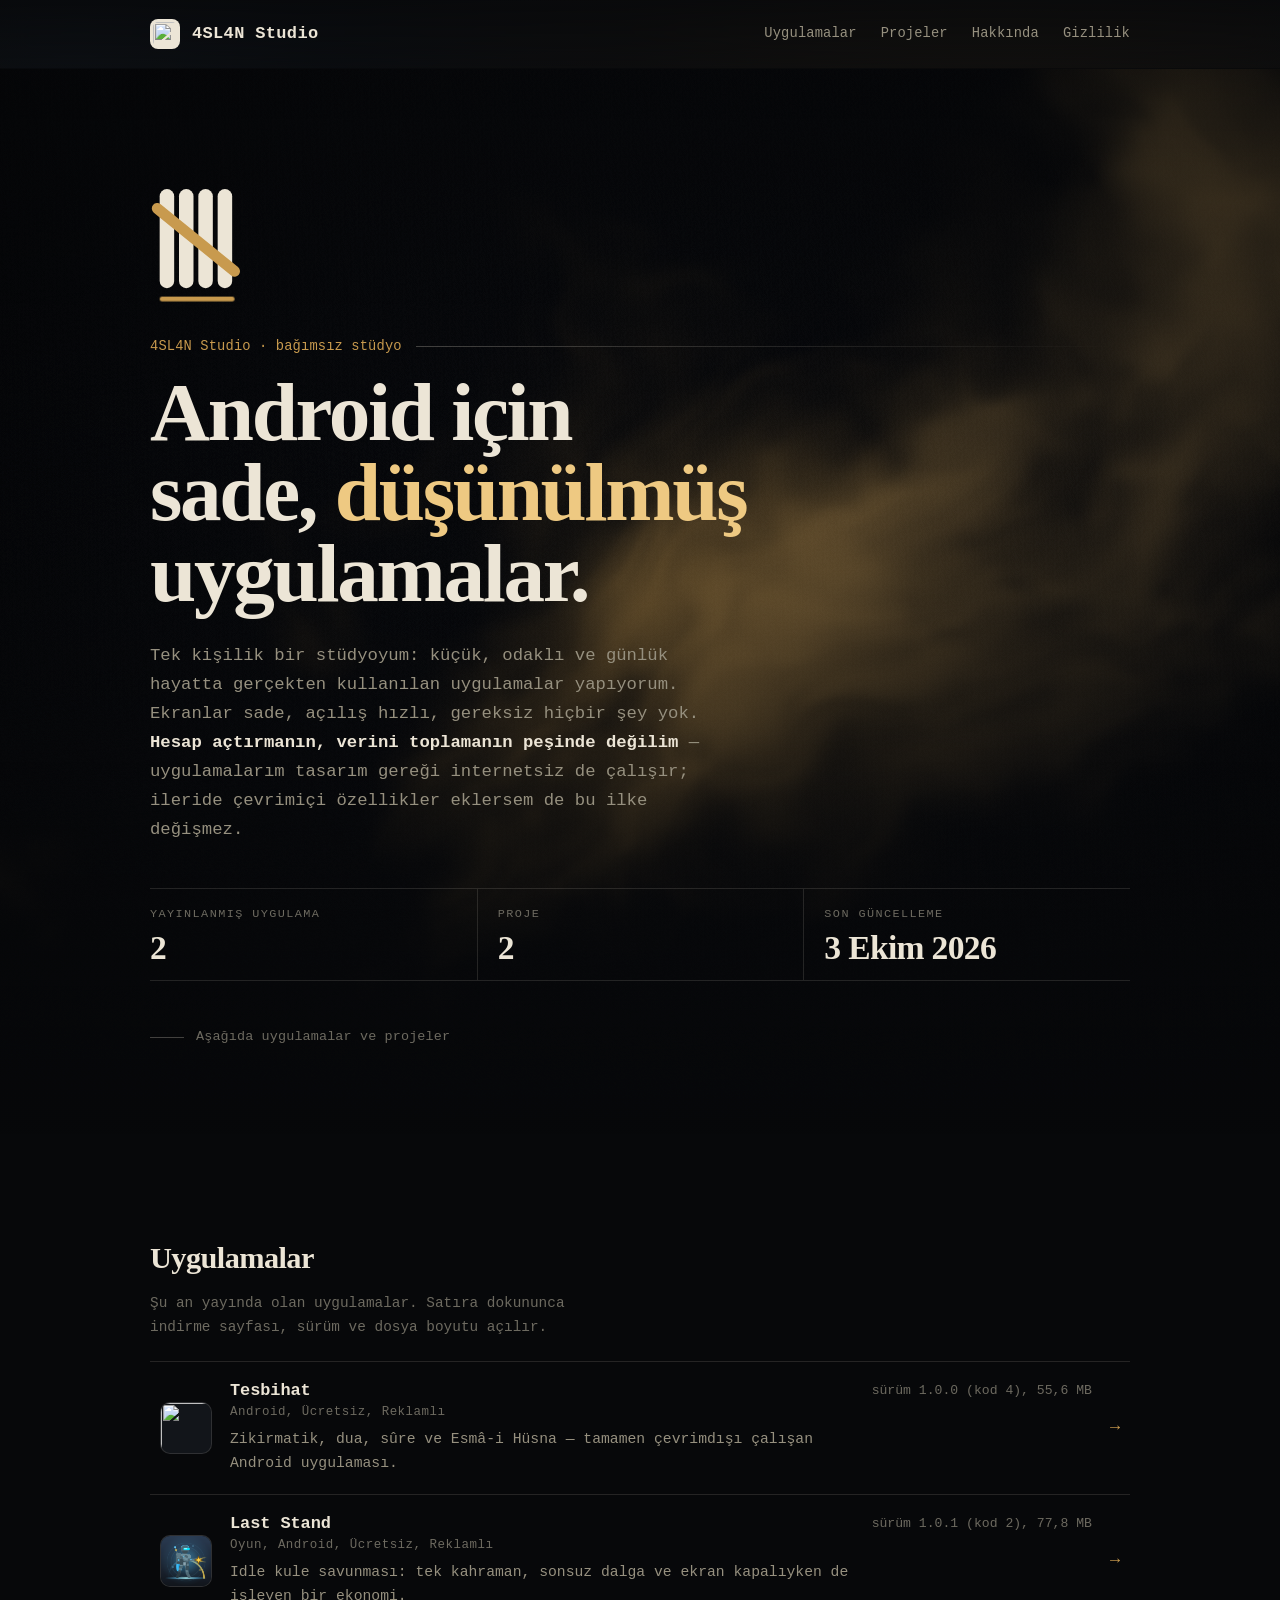
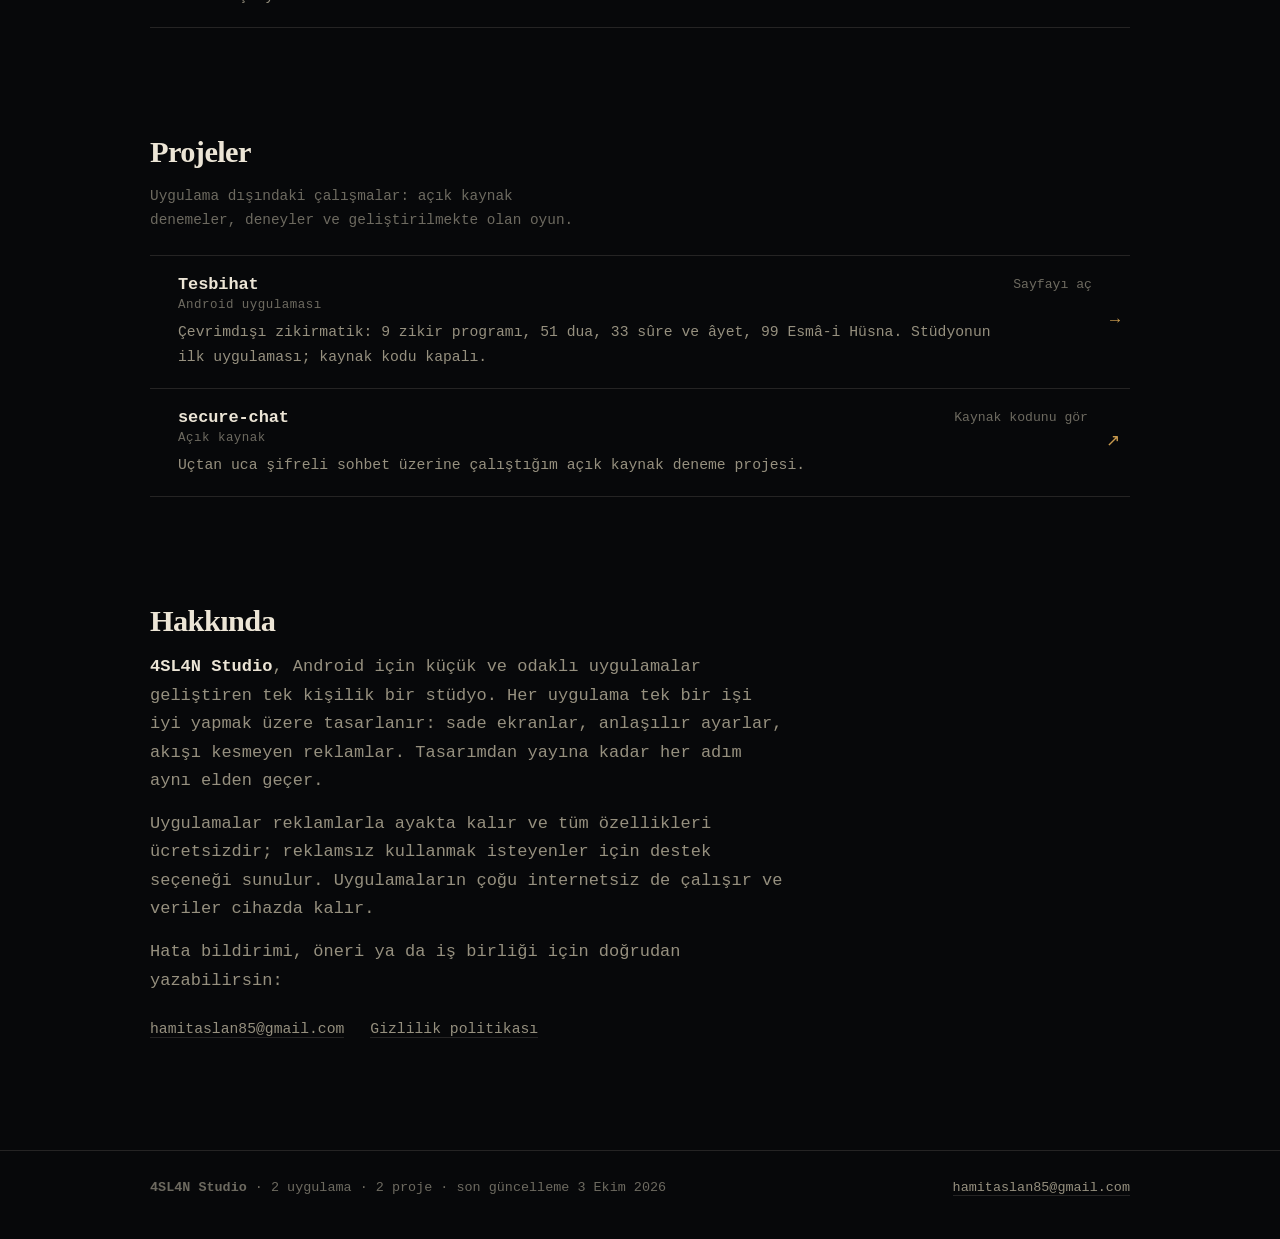
==== index.html @ 09df2ea2 "Site güncellendi: vitrin + 2 uygulama sayfası (2026-10-03)" ====
<!DOCTYPE html>
<html lang="tr">
<head>
<meta charset="utf-8">
<meta name="viewport" content="width=device-width, initial-scale=1">
<title>4SL4N Studio — uygulamalar ve projeler</title>
<meta name="description" content="4SL4N Studio: Android için sade ve düşünülmüş uygulamalar. Zikirmatik, okuma ve günlük hayat araçları — hızlı açılır, hesap istemez, verin cihazında kalır.">
<meta name="theme-color" content="#07080A">
<meta name="robots" content="index, follow">
<meta name="author" content="4SL4N Studio">
<meta name="keywords" content="4SL4N Studio, android uygulamaları, uygulama geliştirici, bağımsız stüdyo, sade uygulama, tesbihat, zikirmatik, okuma uygulaması">
<link rel="canonical" href="https://hamit4sl4n.github.io/">
<link rel="sitemap" type="application/xml" href="https://hamit4sl4n.github.io/sitemap.xml">
<link rel="icon" type="image/png" href="gorseller/studio-simge-48.png">
<meta property="og:type" content="website">
<meta property="og:site_name" content="4SL4N Studio">
<meta property="og:locale" content="tr_TR">
<meta property="og:title" content="4SL4N Studio — uygulamalar ve projeler">
<meta property="og:description" content="Android için sade ve düşünülmüş uygulamalar: küçük, hızlı ve günlük hayata karışan araçlar.">
<meta property="og:url" content="https://hamit4sl4n.github.io/">
<meta property="og:image" content="https://hamit4sl4n.github.io/gorseller/studio-kapak.jpg">
<meta property="og:image:width" content="1024">
<meta property="og:image:height" content="500">
<meta property="og:image:alt" content="4SL4N Studio işareti: dört çizik ve çapraz vuruş">
<meta property="og:image:type" content="image/jpeg">
<meta name="twitter:card" content="summary_large_image">
<meta name="twitter:title" content="4SL4N Studio — uygulamalar ve projeler">
<meta name="twitter:description" content="Android için sade ve düşünülmüş uygulamalar: küçük, hızlı ve günlük hayata karışan araçlar.">
<meta name="twitter:image" content="https://hamit4sl4n.github.io/gorseller/studio-kapak.jpg">
<link rel="stylesheet" href="varliklar/yazitipleri.css">
<link rel="stylesheet" href="varliklar/kimlik.css">
<link rel="preload" as="font" type="font/woff2" crossorigin href="varliklar/fraunces-300-900-latin.woff2">
<link rel="preload" as="font" type="font/woff2" crossorigin href="varliklar/fraunces-300-900-latin-ext.woff2">
<script type="application/ld+json">
{
  "@context": "https://schema.org",
  "@type": "WebSite",
  "name": "4SL4N Studio",
  "url": "https://hamit4sl4n.github.io/",
  "inLanguage": "tr",
  "dateModified": "2026-10-03",
  "description": "Android için sade ve düşünülmüş uygulamalar: zikirmatik, okuma ve günlük hayat araçları.",
  "publisher": {
    "@type": "Organization",
    "name": "4SL4N Studio",
    "email": "hamitaslan85@gmail.com"
  },
  "hasPart": [{"@type":"SoftwareApplication","name":"Tesbihat","operatingSystem":"Android","applicationCategory":"LifestyleApplication","url":"https://hamit4sl4n.github.io/tesbihat/","offers":{"@type":"Offer","price":"0","priceCurrency":"TRY"}},{"@type":"SoftwareApplication","name":"Last Stand","operatingSystem":"Android","applicationCategory":"LifestyleApplication","url":"https://hamit4sl4n.github.io/last-stand/","offers":{"@type":"Offer","price":"0","priceCurrency":"TRY"}}]
}
</script>
<script type="module" src="varliklar/murekkep.js"></script>
</head>
<body>
<header class="ustbar">
  <div class="ortak ustbar-ic">
    <a class="marka" href="https://hamit4sl4n.github.io/">
      <img src="gorseller/studio-simge.png" width="30" height="30" alt="">
      <span>4SL4N Studio</span>
    </a>
    <nav class="ustbar-baglantilar" aria-label="Bölümler">
      <a href="#uygulamalar">Uygulamalar</a>
      <a href="#projeler">Projeler</a>
      <a href="#hakkinda">Hakkında</a>
      <a href="https://hamit4sl4n.github.io/gizlilik/studyo/">Gizlilik</a>
    </nav>
  </div>
</header>
<main>
  <section class="kahraman">
    <canvas class="murekkep" aria-hidden="true"></canvas>
    <div class="ortak kahraman-ic">
      <svg class="isaret" width="96" height="108" viewBox="0 0 96 108"
           role="img" aria-label="4SL4N Studio işareti: dört çizik ve çapraz vuruş">
        <line class="cizik" x1="14" y1="16" x2="14" y2="86" style="--boy:70"></line>
        <line class="cizik" x1="30" y1="16" x2="30" y2="86" style="--boy:70"></line>
        <line class="cizik" x1="46" y1="16" x2="46" y2="86" style="--boy:70"></line>
        <line class="cizik" x1="62" y1="16" x2="62" y2="86" style="--boy:70"></line>
        <line class="capraz" x1="6" y1="26" x2="70" y2="78" style="--boy:84"></line>
        <rect class="cetvel" x="8" y="99" width="62" height="4" rx="2"></rect>
      </svg>
      <p class="amblem-satir">4SL4N Studio · bağımsız stüdyo</p>
      <h1 class="buyuk">Android için sade, <em>düşünülmüş</em> uygulamalar.</h1>
      <p class="giris">
        Tek kişilik bir stüdyoyum: küçük, odaklı ve günlük hayatta gerçekten
        kullanılan uygulamalar yapıyorum. Ekranlar sade, açılış hızlı,
        gereksiz hiçbir şey yok.
        <strong>Hesap açtırmanın, verini toplamanın peşinde değilim</strong> —
        uygulamalarım tasarım gereği internetsiz de çalışır; ileride çevrimiçi
        özellikler eklersem de bu ilke değişmez.
      </p>
      <dl class="ozet">
        <div>
          <dt>Yayınlanmış uygulama</dt>
          <dd data-sayi="2">2</dd>
        </div>
        <div>
          <dt>Proje</dt>
          <dd data-sayi="2">2</dd>
        </div>
        <div>
          <dt>Son güncelleme</dt>
          <dd>3 Ekim 2026</dd>
        </div>
      </dl>
      <p class="kaydir-isaret">Aşağıda uygulamalar ve projeler</p>
    </div>
  </section>
  <div class="ortak">
    <section class="bolum belir" id="uygulamalar">
      <h2>Uygulamalar</h2>
      <p class="ipucu">Şu an yayında olan uygulamalar. Satıra dokununca indirme
        sayfası, sürüm ve dosya boyutu açılır.</p>
      <div class="kayitlar">
              <a class="kayit" href="tesbihat/" style="--s:0">
        <img class="kayit-simge" src="tesbihat/gorseller/simge-192.png" width="44" height="44" loading="lazy" alt="">
        <span class="kayit-ad">Tesbihat<span class="kayit-tur">Android, Ücretsiz, Reklamlı</span></span>
        <span class="kayit-not">Zikirmatik, dua, sûre ve Esmâ-i Hüsna — tamamen çevrimdışı çalışan Android uygulaması.</span>
        <span class="kayit-olcu">sürüm 1.0.0 (kod 4), 55,6 MB</span>
        <span class="kayit-ok" aria-hidden="true">→</span>
      </a>
      <a class="kayit" href="last-stand/" style="--s:1">
        <img class="kayit-simge" src="last-stand/gorseller/simge-192.png" width="44" height="44" loading="lazy" alt="">
        <span class="kayit-ad">Last Stand<span class="kayit-tur">Oyun, Android, Ücretsiz, Reklamlı</span></span>
        <span class="kayit-not">Idle kule savunması: tek kahraman, sonsuz dalga ve ekran kapalıyken de işleyen bir ekonomi.</span>
        <span class="kayit-olcu">sürüm 1.0.1 (kod 2), 77,8 MB</span>
        <span class="kayit-ok" aria-hidden="true">→</span>
      </a>
      </div>
    </section>
    <section class="bolum belir" id="projeler">
      <h2>Projeler</h2>
      <p class="ipucu">Uygulama dışındaki çalışmalar: açık kaynak denemeler,
        deneyler ve geliştirilmekte olan oyun.</p>
      <div class="kayitlar">
              <a class="kayit" href="tesbihat/" rel="noopener" style="--s:0">
        <span class="kayit-ad">Tesbihat<span class="kayit-tur">Android uygulaması</span></span>
        <span class="kayit-not">Çevrimdışı zikirmatik: 9 zikir programı, 51 dua, 33 sûre ve âyet, 99 Esmâ-i Hüsna. Stüdyonun ilk uygulaması; kaynak kodu kapalı.</span>
        <span class="kayit-olcu">Sayfayı aç</span>
        <span class="kayit-ok" aria-hidden="true">→</span>
      </a>
      <a class="kayit" href="https://github.com/hamit4sl4n/secure-chat" rel="noopener" style="--s:1">
        <span class="kayit-ad">secure-chat<span class="kayit-tur">Açık kaynak</span></span>
        <span class="kayit-not">Uçtan uca şifreli sohbet üzerine çalıştığım açık kaynak deneme projesi.</span>
        <span class="kayit-olcu">Kaynak kodunu gör</span>
        <span class="kayit-ok" aria-hidden="true">↗</span>
      </a>
      </div>
    </section>
    <section class="bolum belir hakkinda" id="hakkinda">
      <h2>Hakkında</h2>
      <p>
        <strong>4SL4N Studio</strong>, Android için küçük ve odaklı
        uygulamalar geliştiren tek kişilik bir stüdyo. Her uygulama tek bir işi
        iyi yapmak üzere tasarlanır: sade ekranlar, anlaşılır ayarlar, akışı
        kesmeyen reklamlar. Tasarımdan yayına kadar her adım aynı elden geçer.
      </p>
      <p>
        Uygulamalar reklamlarla ayakta kalır ve tüm özellikleri ücretsizdir;
        reklamsız kullanmak isteyenler için destek seçeneği sunulur.
        Uygulamaların çoğu internetsiz de çalışır ve veriler cihazda kalır.
      </p>
      <p>Hata bildirimi, öneri ya da iş birliği için doğrudan yazabilirsin:</p>
      <ul class="baglantilar">
        <li><a href="mailto:hamitaslan85@gmail.com">hamitaslan85@gmail.com</a></li>
        <li><a href="https://hamit4sl4n.github.io/gizlilik/studyo/">Gizlilik politikası</a></li>
      </ul>
    </section>
  </div>
</main>
<footer>
  <div class="ortak alt-izgara">
    <p>
      <strong>4SL4N Studio</strong> · 2 uygulama ·
      2 proje · son güncelleme 3 Ekim 2026
    </p>
    <p><a href="mailto:hamitaslan85@gmail.com">hamitaslan85@gmail.com</a></p>
  </div>
</footer>
</body>
</html>
---- varliklar/yazitipleri.css ----
@font-face{font-family:'IBM Plex Mono';font-style:normal;font-weight:400;font-display:swap;src:url(plex-mono-400-latin-ext.woff2) format('woff2');unicode-range:U+0100-02BA, U+02BD-02C5, U+02C7-02CC, U+02CE-02D7, U+02DD-02FF, U+0304, U+0308, U+0329, U+1D00-1DBF, U+1E00-1E9F, U+1EF2-1EFF, U+2020, U+20A0-20AB, U+20AD-20C0, U+2113, U+2C60-2C7F, U+A720-A7FF;}
@font-face{font-family:'IBM Plex Mono';font-style:normal;font-weight:400;font-display:swap;src:url(plex-mono-400-latin.woff2) format('woff2');unicode-range:U+0000-00FF, U+0131, U+0152-0153, U+02BB-02BC, U+02C6, U+02DA, U+02DC, U+0304, U+0308, U+0329, U+2000-206F, U+20AC, U+2122, U+2191, U+2193, U+2212, U+2215, U+FEFF, U+FFFD;}
@font-face{font-family:'IBM Plex Mono';font-style:normal;font-weight:600;font-display:swap;src:url(plex-mono-600-latin-ext.woff2) format('woff2');unicode-range:U+0100-02BA, U+02BD-02C5, U+02C7-02CC, U+02CE-02D7, U+02DD-02FF, U+0304, U+0308, U+0329, U+1D00-1DBF, U+1E00-1E9F, U+1EF2-1EFF, U+2020, U+20A0-20AB, U+20AD-20C0, U+2113, U+2C60-2C7F, U+A720-A7FF;}
@font-face{font-family:'IBM Plex Mono';font-style:normal;font-weight:600;font-display:swap;src:url(plex-mono-600-latin.woff2) format('woff2');unicode-range:U+0000-00FF, U+0131, U+0152-0153, U+02BB-02BC, U+02C6, U+02DA, U+02DC, U+0304, U+0308, U+0329, U+2000-206F, U+20AC, U+2122, U+2191, U+2193, U+2212, U+2215, U+FEFF, U+FFFD;}
@font-face{font-family:'Fraunces';font-style:normal;font-weight:300 900;font-display:swap;src:url(fraunces-300-900-latin-ext.woff2) format('woff2');unicode-range:U+0100-02BA, U+02BD-02C5, U+02C7-02CC, U+02CE-02D7, U+02DD-02FF, U+0304, U+0308, U+0329, U+1D00-1DBF, U+1E00-1E9F, U+1EF2-1EFF, U+2020, U+20A0-20AB, U+20AD-20C0, U+2113, U+2C60-2C7F, U+A720-A7FF;}
@font-face{font-family:'Fraunces';font-style:normal;font-weight:300 900;font-display:swap;src:url(fraunces-300-900-latin.woff2) format('woff2');unicode-range:U+0000-00FF, U+0131, U+0152-0153, U+02BB-02BC, U+02C6, U+02DA, U+02DC, U+0304, U+0308, U+0329, U+2000-206F, U+20AC, U+2122, U+2191, U+2193, U+2212, U+2215, U+FEFF, U+FFFD;}
---- varliklar/kimlik.css ----
:root {
  
  --gece: #07080a;
  --gece-ust: #0d0f13;
  --gece-kutu: #12151a;
  --kenar: rgba(237, 230, 215, .13);
  --kenar-kuvvetli: rgba(237, 230, 215, .26);
  --kagit: #ece5d6;
  --kagit-soluk: #96907f;
  --kagit-silik: #6d6a60;
  --pirinc: #c89a4e;
  --pirinc-parlak: #eec982;
  --iyi: #7fb069;

  
  --olcu: 1060px;
  --bosluk: clamp(20px, 5vw, 40px);
  --yuvarlak: 14px;
  --yuvarlak-kucuk: 10px;

  
  --yazi: 'IBM Plex Mono', ui-monospace, SFMono-Regular, Menlo, Consolas, monospace;
  --yazi-baslik: 'Fraunces', 'Iowan Old Style', Georgia, 'Times New Roman', serif;

  
  --yumusak: cubic-bezier(.2, .7, .2, 1);
  --hizli: .18s;
}

*, *::before, *::after { box-sizing: border-box; }

html {
  -webkit-text-size-adjust: 100%;
  scroll-behavior: smooth;
  color-scheme: dark;
  
  scroll-padding-top: 92px;
}

body {
  margin: 0;
  background: var(--gece);
  color: var(--kagit);
  font-family: var(--yazi);
  font-size: clamp(15.5px, .55vw + 14.6px, 17px);
  line-height: 1.68;
  -webkit-font-smoothing: antialiased;
  text-rendering: optimizeLegibility;
  overflow-x: hidden;
}


body::before {
  content: '';
  position: fixed;
  inset: 0;
  z-index: -2;
  pointer-events: none;
  background:
    radial-gradient(1200px 620px at 78% -12%, rgba(200, 154, 78, .16), transparent 62%),
    radial-gradient(900px 520px at 6% 4%, rgba(120, 150, 160, .09), transparent 60%),
    linear-gradient(180deg, #0a0c10 0%, #07080a 45%, #06070a 100%);
}
body::after {
  content: '';
  position: fixed;
  inset: 0;
  z-index: -1;
  pointer-events: none;
  opacity: .5;
  background-image: repeating-linear-gradient(
    180deg,
    rgba(237, 230, 215, .045) 0 1px,
    transparent 1px 34px
  );
  
  -webkit-mask-image: linear-gradient(180deg, transparent, #000 18%, #000 78%, transparent);
  mask-image: linear-gradient(180deg, transparent, #000 18%, #000 78%, transparent);
}

::selection { background: var(--pirinc); color: #16130a; }

a {
  color: var(--kagit);
  text-decoration: none;
  border-bottom: 1px solid var(--kenar-kuvvetli);
  transition: border-color var(--hizli), color var(--hizli);
}
a:hover { color: var(--pirinc-parlak); border-bottom-color: var(--pirinc); }

:focus-visible {
  outline: 2px solid var(--pirinc-parlak);
  outline-offset: 3px;
  border-radius: 3px;
}

h1, h2, h3 { font-weight: 500; }


.sayi, .kayit-olcu, .ozet dd, time { font-variant-numeric: tabular-nums; }

.ortak {
  width: 100%;
  max-width: var(--olcu);
  margin: 0 auto;
  padding: 0 var(--bosluk);
}


.ustbar {
  position: sticky;
  top: 0;
  z-index: 40;
  -webkit-backdrop-filter: blur(14px) saturate(140%);
  backdrop-filter: blur(14px) saturate(140%);
  background: linear-gradient(180deg, rgba(7, 8, 10, .86), rgba(7, 8, 10, .55));
  border-bottom: 1px solid transparent;
  transition: border-color .3s ease, background-color .3s ease;
}

.ustbar.kaydi { border-bottom-color: var(--kenar); }

.ustbar-ic {
  display: flex;
  align-items: center;
  flex-wrap: wrap;
  gap: 4px 14px;
  min-height: 68px;
}
.marka {
  display: flex;
  align-items: center;
  gap: 12px;
  border: 0;
  font-weight: 600;
  letter-spacing: .02em;
}
.marka img, .marka svg {
  width: 30px;
  height: 30px;
  display: block;
  border-radius: 8px;
  background: var(--kagit);
  padding: 3px;
}
.marka span { white-space: nowrap; }
.marka:hover { color: var(--pirinc-parlak); }
.ustbar-baglantilar {
  margin-left: auto;
  display: flex;
  align-items: center;
  flex-wrap: wrap;
  gap: 6px clamp(12px, 2.4vw, 24px);
  font-size: .86rem;
  letter-spacing: .01em;
}

.ustbar-baglantilar a {
  display: inline-flex;
  align-items: flex-end;
  min-height: 26px;
  padding-block-start: 4px;
  margin-block-start: -4px;
  border-bottom-color: transparent;
  color: var(--kagit-soluk);
}
.ustbar-baglantilar a:hover { color: var(--kagit); border-bottom-color: var(--kenar-kuvvetli); }


.kahraman {
  position: relative;
  min-height: min(100svh, 900px);
  display: flex;
  align-items: center;
  padding: clamp(64px, 12vh, 140px) 0 clamp(48px, 8vh, 96px);
  overflow: hidden;
  overflow: clip;
}

.murekkep {
  position: absolute;
  inset: 0;
  width: 100%;
  height: 100%;
  display: block;
  z-index: 0;
  
  pointer-events: none;
}
.kahraman::after {
  content: '';
  position: absolute;
  inset: 0;
  z-index: 1;
  pointer-events: none;
  background: linear-gradient(180deg, rgba(7, 8, 10, .55) 0%, rgba(7, 8, 10, .18) 38%, rgba(7, 8, 10, .92) 100%);
}
.kahraman-ic {
  position: relative;
  z-index: 2;
  width: 100%;
}

.murekkep-yok .murekkep { display: none; }
.murekkep-yok .kahraman::after {
  background:
    radial-gradient(620px 380px at 22% 30%, rgba(200, 154, 78, .22), transparent 70%),
    radial-gradient(520px 320px at 82% 62%, rgba(110, 140, 150, .16), transparent 72%),
    linear-gradient(180deg, rgba(7, 8, 10, .35), rgba(7, 8, 10, .95));
}

.isaret { display: block; width: clamp(72px, 11vw, 116px); height: auto; margin-bottom: clamp(18px, 3vh, 30px); }
.isaret .cizik {
  stroke: var(--kagit);
  stroke-width: 12;
  stroke-linecap: round;
  stroke-dasharray: var(--boy, 120);
  stroke-dashoffset: var(--boy, 120);
  animation: ciz .55s var(--yumusak) both;
}
.isaret .cizik:nth-child(1) { animation-delay: .05s; }
.isaret .cizik:nth-child(2) { animation-delay: .12s; }
.isaret .cizik:nth-child(3) { animation-delay: .19s; }
.isaret .cizik:nth-child(4) { animation-delay: .26s; }
.isaret .capraz {
  stroke: var(--pirinc);
  stroke-width: 9;
  stroke-linecap: round;
  stroke-dasharray: var(--boy, 160);
  stroke-dashoffset: var(--boy, 160);
  animation: ciz .5s var(--yumusak) .46s both;
}
.isaret .cetvel {
  fill: var(--pirinc);
  transform-box: fill-box;
  transform-origin: left center;
  animation: cetvel .45s var(--yumusak) .72s both;
}
@keyframes ciz { to { stroke-dashoffset: 0; } }
@keyframes cetvel { from { transform: scaleX(0); } to { transform: scaleX(1); } }

.amblem-satir {
  display: flex;
  align-items: center;
  gap: 14px;
  margin: 0 0 14px;
  font-size: .86rem;
  letter-spacing: .01em;
  color: var(--pirinc);
}
.amblem-satir::after {
  content: '';
  height: 1px;
  flex: 1;
  background: linear-gradient(90deg, var(--kenar-kuvvetli), transparent);
  transform-origin: left;
  animation: cetvel .9s var(--yumusak) .35s both;
}


.buyuk {
  font-family: var(--yazi-baslik);
  font-size: clamp(2.5rem, 7.6vw, 5.2rem);
  line-height: .97;
  letter-spacing: -.028em;
  font-weight: 600;
  margin: 0 0 clamp(18px, 3vh, 28px);
  max-width: 17ch;
  text-wrap: balance;
}
.buyuk em {
  font-style: normal;
  color: var(--pirinc-parlak);
}
.giris {
  color: var(--kagit-soluk);
  font-size: clamp(.98rem, .3vw + .9rem, 1.08rem);
  max-width: 56ch;
  margin: 0;
}
.giris strong { color: var(--kagit); font-weight: 600; }


.kaydir-isaret {
  margin-top: clamp(30px, 5vh, 54px);
  display: flex;
  align-items: center;
  gap: 12px;
  font-size: .84rem;
  letter-spacing: .01em;
  color: var(--kagit-silik);
}
.kaydir-isaret::before {
  content: '';
  width: 34px;
  height: 1px;
  background: var(--kenar-kuvvetli);
  animation: nabiz 2.6s var(--yumusak) infinite;
  transform-origin: left;
}
@keyframes nabiz {
  0%, 100% { transform: scaleX(.4); opacity: .5; }
  50% { transform: scaleX(1); opacity: 1; }
}


.ozet {
  list-style: none;
  display: flex;
  flex-wrap: wrap;
  gap: 0;
  margin: clamp(28px, 5vh, 44px) 0 0;
  padding: 0;
  border-top: 1px solid var(--kenar);
  border-bottom: 1px solid var(--kenar);
}
.ozet > div {
  flex: 1 1 150px;
  padding: 16px 20px 16px 0;
  min-width: 0;
}
.ozet > div + div { border-left: 1px solid var(--kenar); padding-left: 20px; }
.ozet dt {
  font-size: .74rem;
  letter-spacing: .12em;
  text-transform: uppercase;
  color: var(--kagit-silik);
  margin: 0 0 6px;
}
.ozet dd {
  margin: 0;
  font-family: var(--yazi-baslik);
  font-size: clamp(1.5rem, 3.4vw, 2.1rem);
  font-weight: 600;
  letter-spacing: -.02em;
  line-height: 1;
}


.bolum { margin-top: clamp(60px, 11vh, 116px); }
.bolum > h2 {
  font-family: var(--yazi-baslik);
  font-size: clamp(1.35rem, 2.6vw, 1.9rem);
  letter-spacing: -.02em;
  font-weight: 600;
  margin: 0 0 6px;
}
.bolum > .ipucu {
  color: var(--kagit-silik);
  font-size: .9rem;
  margin: 0 0 22px;
  max-width: 52ch;
}


.kayitlar { border-top: 1px solid var(--kenar); }
.kayit {
  position: relative;
  display: grid;
  grid-template-columns: auto minmax(0, 1fr) auto auto;
  align-items: center;
  gap: 6px 18px;
  padding: 18px 10px;
  border-bottom: 1px solid var(--kenar);
  isolation: isolate;
}

a.kayit::before {
  content: '';
  position: absolute;
  inset: 0;
  z-index: -1;
  opacity: 0;
  background: radial-gradient(280px 160px at var(--mx, 50%) var(--my, 50%), rgba(200, 154, 78, .13), transparent 72%);
  transition: opacity .25s ease;
}
a.kayit:hover::before, a.kayit:focus-visible::before { opacity: 1; }

a.kayit::after {
  content: '';
  position: absolute;
  left: 0;
  right: 0;
  bottom: -1px;
  height: 1px;
  background: var(--pirinc);
  transform: scaleX(0);
  transform-origin: left;
  transition: transform .32s var(--yumusak);
}
a.kayit:hover::after, a.kayit:focus-visible::after { transform: scaleX(1); }
a.kayit { cursor: pointer; }

.kayit-simge {
  grid-column: 1;
  grid-row: 1 / span 2;
  width: 52px;
  height: 52px;
  border-radius: var(--yuvarlak-kucuk);
  border: 1px solid var(--kenar);
  background: var(--gece-kutu);
  object-fit: cover;
}
.kayit-ad {
  grid-column: 2;
  grid-row: 1;
  font-size: 1.06rem;
  font-weight: 600;
  letter-spacing: -.005em;
  line-height: 1.28;
}
.kayit-tur {
  display: block;
  font-size: .78rem;
  font-weight: 400;
  letter-spacing: .04em;
  color: var(--kagit-silik);
  margin-top: 3px;
}
.kayit-not {
  grid-column: 2;
  grid-row: 2;
  margin: 0;
  color: var(--kagit-soluk);
  font-size: .92rem;
}
.kayit-olcu {
  grid-column: 3;
  grid-row: 1;
  align-self: start;
  color: var(--kagit-silik);
  font-size: .82rem;
  white-space: nowrap;
  text-align: right;
}
.kayit-ok {
  grid-column: 4;
  grid-row: 1 / span 2;
  align-self: center;
  color: var(--pirinc);
  font-size: 1.05rem;
  line-height: 1;
  transition: transform .28s var(--yumusak);
}
a.kayit:hover .kayit-ok, a.kayit:focus-visible .kayit-ok { transform: translateX(5px); }


.kayit-beklemede { color: var(--kagit-soluk); }
.kayit-beklemede .kayit-ad { color: var(--kagit-soluk); }
.kayit-beklemede .kayit-ok { color: var(--kenar-kuvvetli); }


.dugme {
  display: inline-flex;
  align-items: center;
  gap: 12px;
  border: 1px solid var(--pirinc);
  background: linear-gradient(180deg, var(--pirinc-parlak), var(--pirinc));
  color: #17130a;
  font-family: var(--yazi);
  font-weight: 600;
  font-size: 1rem;
  letter-spacing: .01em;
  padding: 15px 30px;
  border-radius: 999px;
  box-shadow: 0 14px 40px rgba(200, 154, 78, .2);
  transition: transform var(--hizli) ease, box-shadow var(--hizli) ease;
}
.dugme:hover {
  color: #17130a;
  border-color: var(--pirinc-parlak);
  transform: translateY(-2px);
  box-shadow: 0 20px 48px rgba(200, 154, 78, .3);
}
.dugme-sade {
  background: transparent;
  color: var(--kagit);
  border-color: var(--kenar-kuvvetli);
  box-shadow: none;
}
.dugme-sade:hover { color: var(--kagit); border-color: var(--pirinc); box-shadow: none; }


.hakkinda p { color: var(--kagit-soluk); margin: 0 0 14px; max-width: 62ch; }
.hakkinda strong { color: var(--kagit); }
.baglantilar {
  list-style: none;
  display: flex;
  flex-wrap: wrap;
  gap: 12px 26px;
  padding: 0;
  margin: 22px 0 0;
  font-size: .92rem;
}
.baglantilar a { color: var(--kagit-soluk); border-bottom-color: var(--kenar); }
.baglantilar a:hover { color: var(--pirinc-parlak); border-bottom-color: var(--pirinc); }

footer {
  margin-top: clamp(64px, 12vh, 120px);
  padding: 26px 0 40px;
  border-top: 1px solid var(--kenar);
  color: var(--kagit-silik);
  font-size: .84rem;
}
.alt-izgara {
  display: flex;
  flex-wrap: wrap;
  gap: 14px 30px;
  align-items: baseline;
  justify-content: space-between;
}
footer p { margin: 0; }

footer a {
  padding-block-start: 7px;
  color: var(--kagit-soluk);
  border-bottom-color: var(--kenar);
}


.belir { --gecikme: 0s; }
body.js .belir {
  opacity: 0;
  transform: translateY(14px);
  filter: blur(7px);
  transition: opacity .7s var(--yumusak) var(--gecikme), transform .7s var(--yumusak) var(--gecikme), filter .7s var(--yumusak) var(--gecikme);
}
body.js .belir.geldi { opacity: 1; transform: none; filter: blur(0); }
body.js .kayit { 
  opacity: 0;
  transform: translateY(10px);
  transition: opacity .55s var(--yumusak), transform .55s var(--yumusak);
  transition-delay: calc(var(--s, 0) * 55ms);
}
body.js .kayit.geldi { opacity: 1; transform: none; }

@supports (animation-timeline: view()) {
  
  body:not(.js) .bolum {
    animation: belir-kaydir .5s linear both;
    animation-timeline: view();
    animation-range: entry 4% entry 34%;
  }
  @keyframes belir-kaydir {
    from { opacity: 0; transform: translateY(16px); }
    to { opacity: 1; transform: none; }
  }
}


@view-transition { navigation: auto; }
.morf { view-transition-name: uygulama-simge; }
::view-transition-old(uygulama-simge), ::view-transition-new(uygulama-simge) {
  animation-duration: .42s;
  animation-timing-function: var(--yumusak);
}


@media (max-width: 660px) {
  body { font-size: 16px; }
  .ustbar-ic {
    min-height: 0;
    gap: 2px 14px;
    padding-top: 10px;
    padding-bottom: 10px;
  }
  
  .ustbar-baglantilar {
    flex: 1 1 100%;
    margin-left: 0;
    gap: 6px 16px;
    font-size: .8rem;
  }
  .ozet > div { flex: 1 1 100%; padding: 13px 0; }
  .ozet > div + div { border-left: 0; border-top: 1px solid var(--kenar); padding-left: 0; }
  .kayit {
    grid-template-columns: auto minmax(0, 1fr) auto;
    gap: 3px 14px;
    padding: 15px 4px;
  }
  .kayit-simge { width: 44px; height: 44px; grid-row: 1 / span 3; }
  .kayit-ad { grid-column: 2; grid-row: 1; }
  .kayit-not { grid-column: 2; grid-row: 2; }
  .kayit-olcu { grid-column: 2; grid-row: 3; text-align: left; margin-top: 3px; }
  .kayit-ok { grid-column: 3; grid-row: 1 / span 3; }
  .bolum { margin-top: 68px; }
}


@media (prefers-reduced-motion: reduce) {
  *, *::before, *::after {
    animation-duration: .001ms !important;
    animation-iteration-count: 1 !important;
    transition-duration: .001ms !important;
    scroll-behavior: auto !important;
  }
  body.js .belir, body.js .kayit { opacity: 1; transform: none; filter: none; }
  .isaret .cizik, .isaret .capraz { stroke-dashoffset: 0; }
  .isaret .cetvel, .amblem-satir::after { transform: none; }
}

@media print {
  body { background: #fff; color: #000; }
  body::before, body::after, .murekkep, .kaydir-isaret, .kayit-ok { display: none; }
  .kayit, .bolum { break-inside: avoid; }
  a { border-bottom: 0; color: #000; }
}
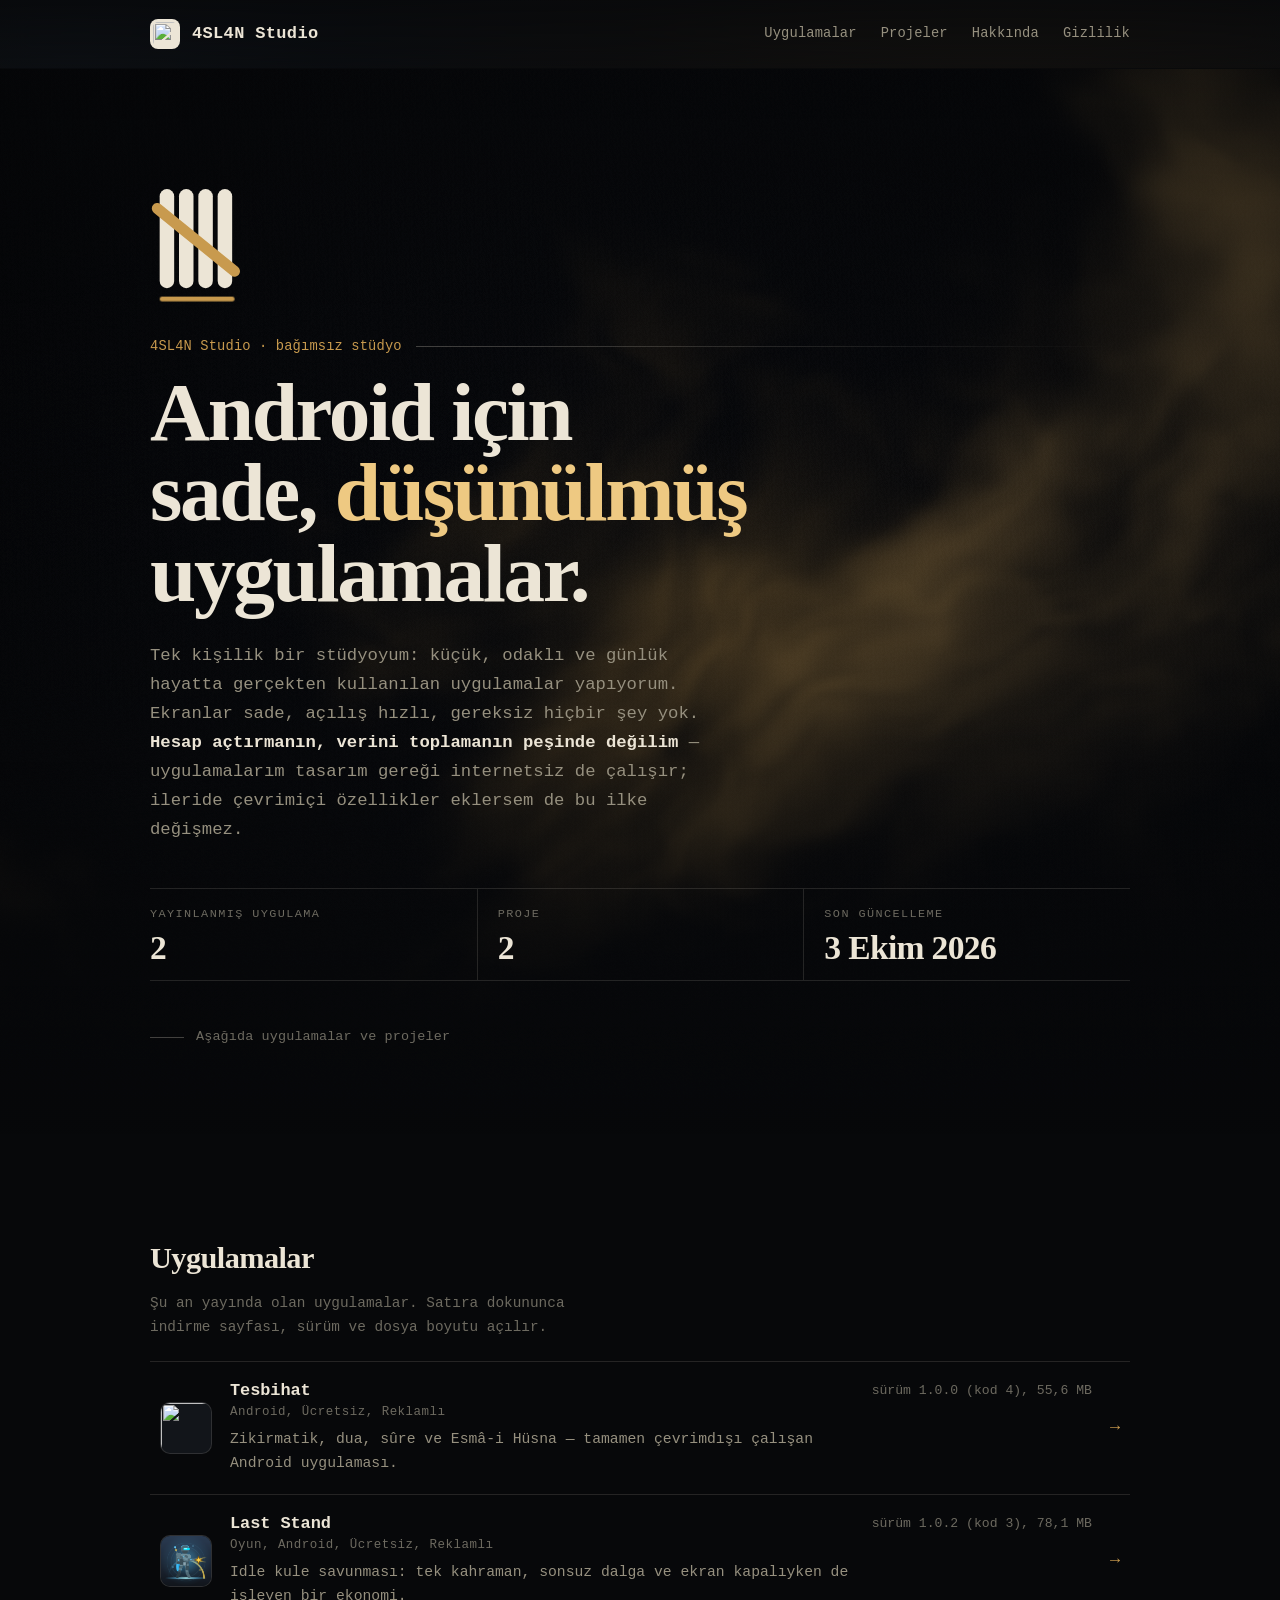
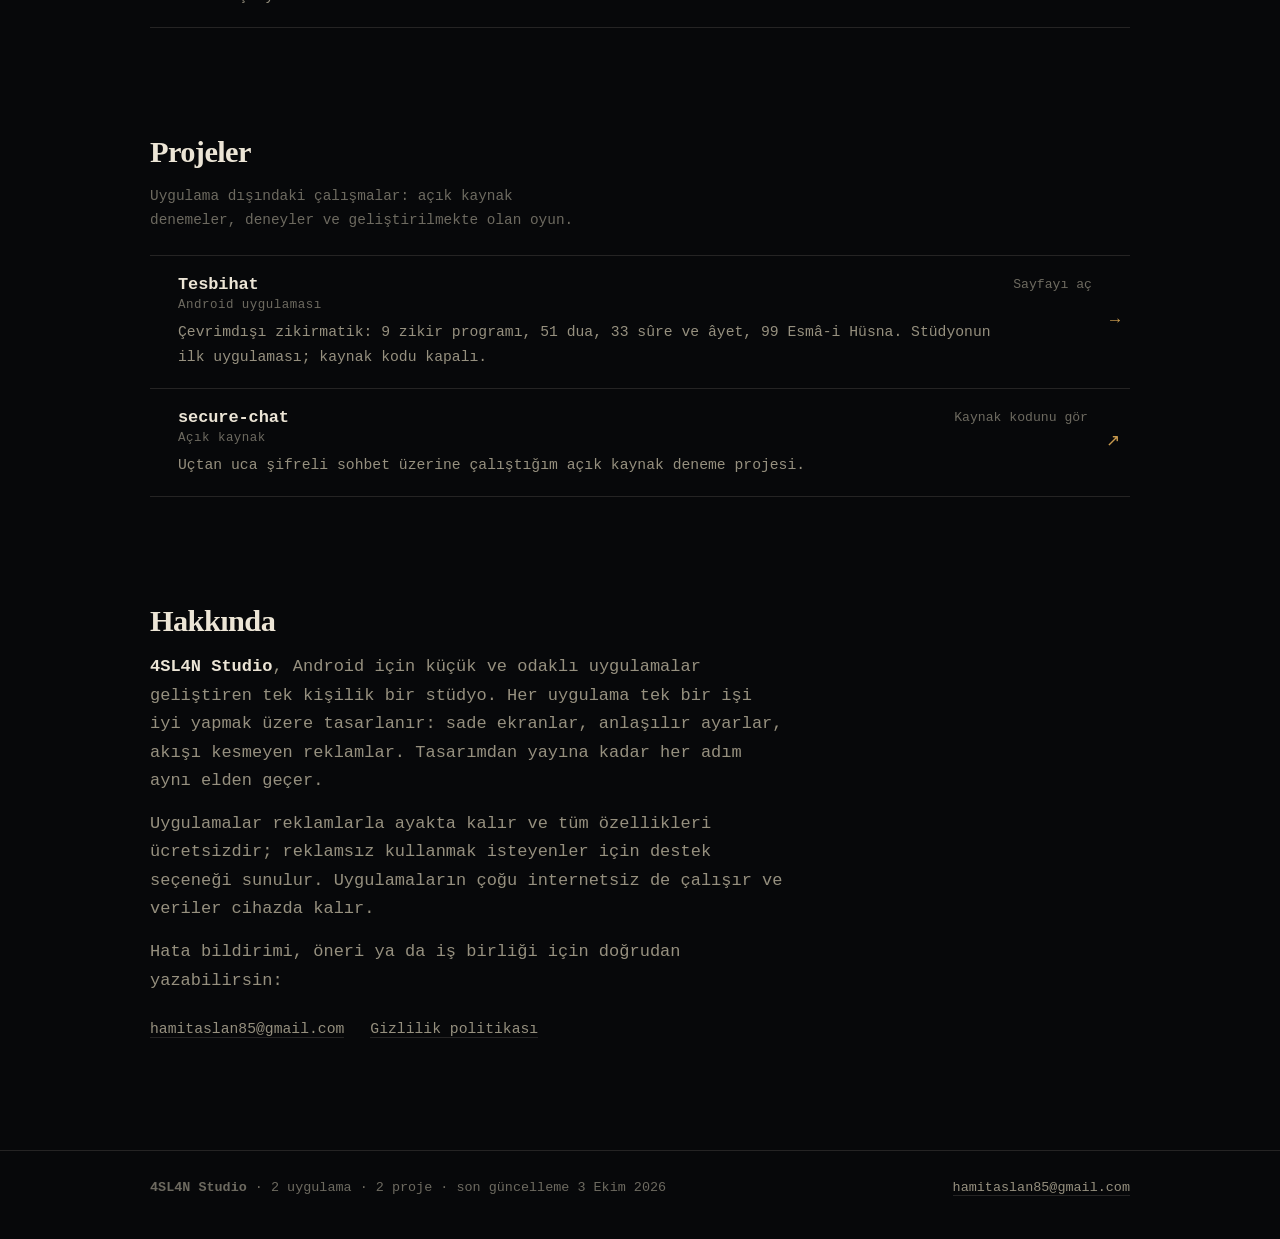
==== commit dfdd1270: "Site güncellendi: vitrin + 2 uygulama sayfası (2026-10-03)" ====
--- a/index.html
+++ b/index.html
@@ -122,7 +122,7 @@
         <img class="kayit-simge" src="last-stand/gorseller/simge-192.png" width="44" height="44" loading="lazy" alt="">
         <span class="kayit-ad">Last Stand<span class="kayit-tur">Oyun, Android, Ücretsiz, Reklamlı</span></span>
         <span class="kayit-not">Idle kule savunması: tek kahraman, sonsuz dalga ve ekran kapalıyken de işleyen bir ekonomi.</span>
-        <span class="kayit-olcu">sürüm 1.0.1 (kod 2), 77,8 MB</span>
+        <span class="kayit-olcu">sürüm 1.0.2 (kod 3), 78,1 MB</span>
         <span class="kayit-ok" aria-hidden="true">→</span>
       </a>
       </div>
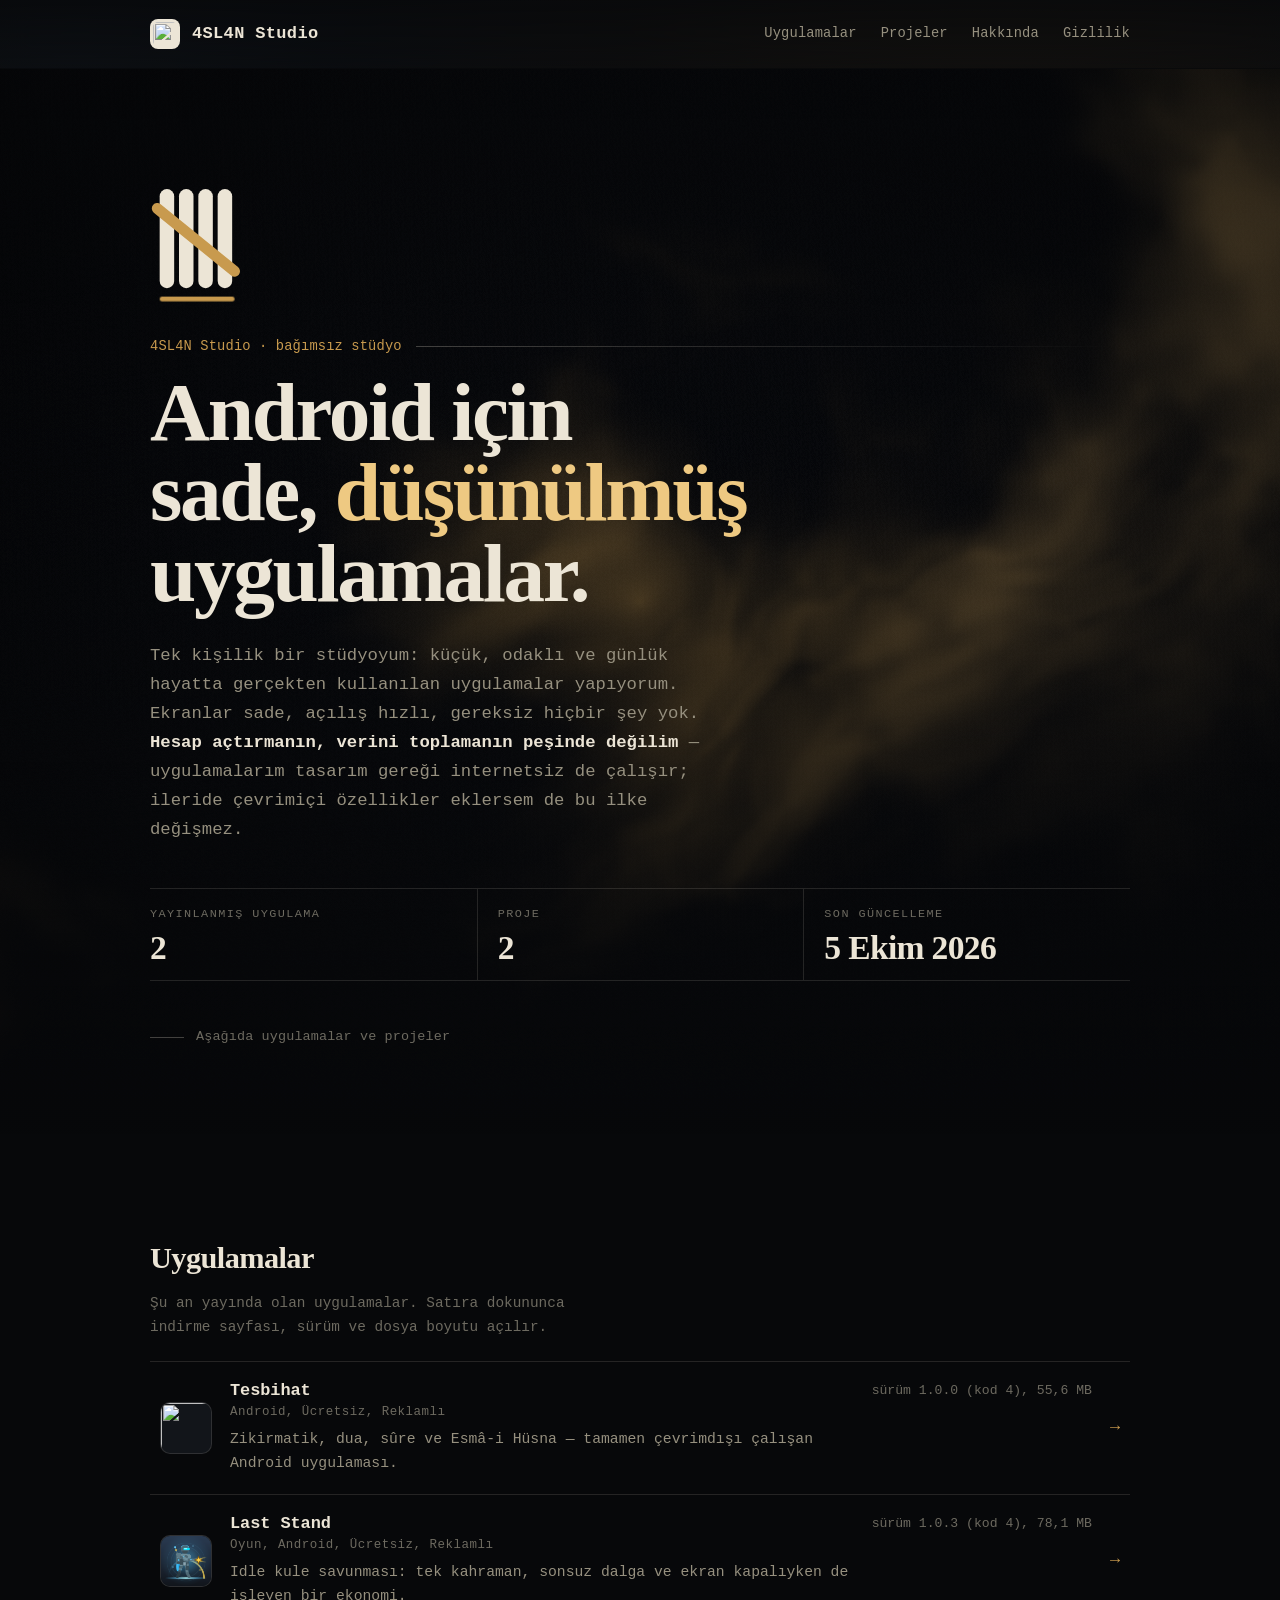
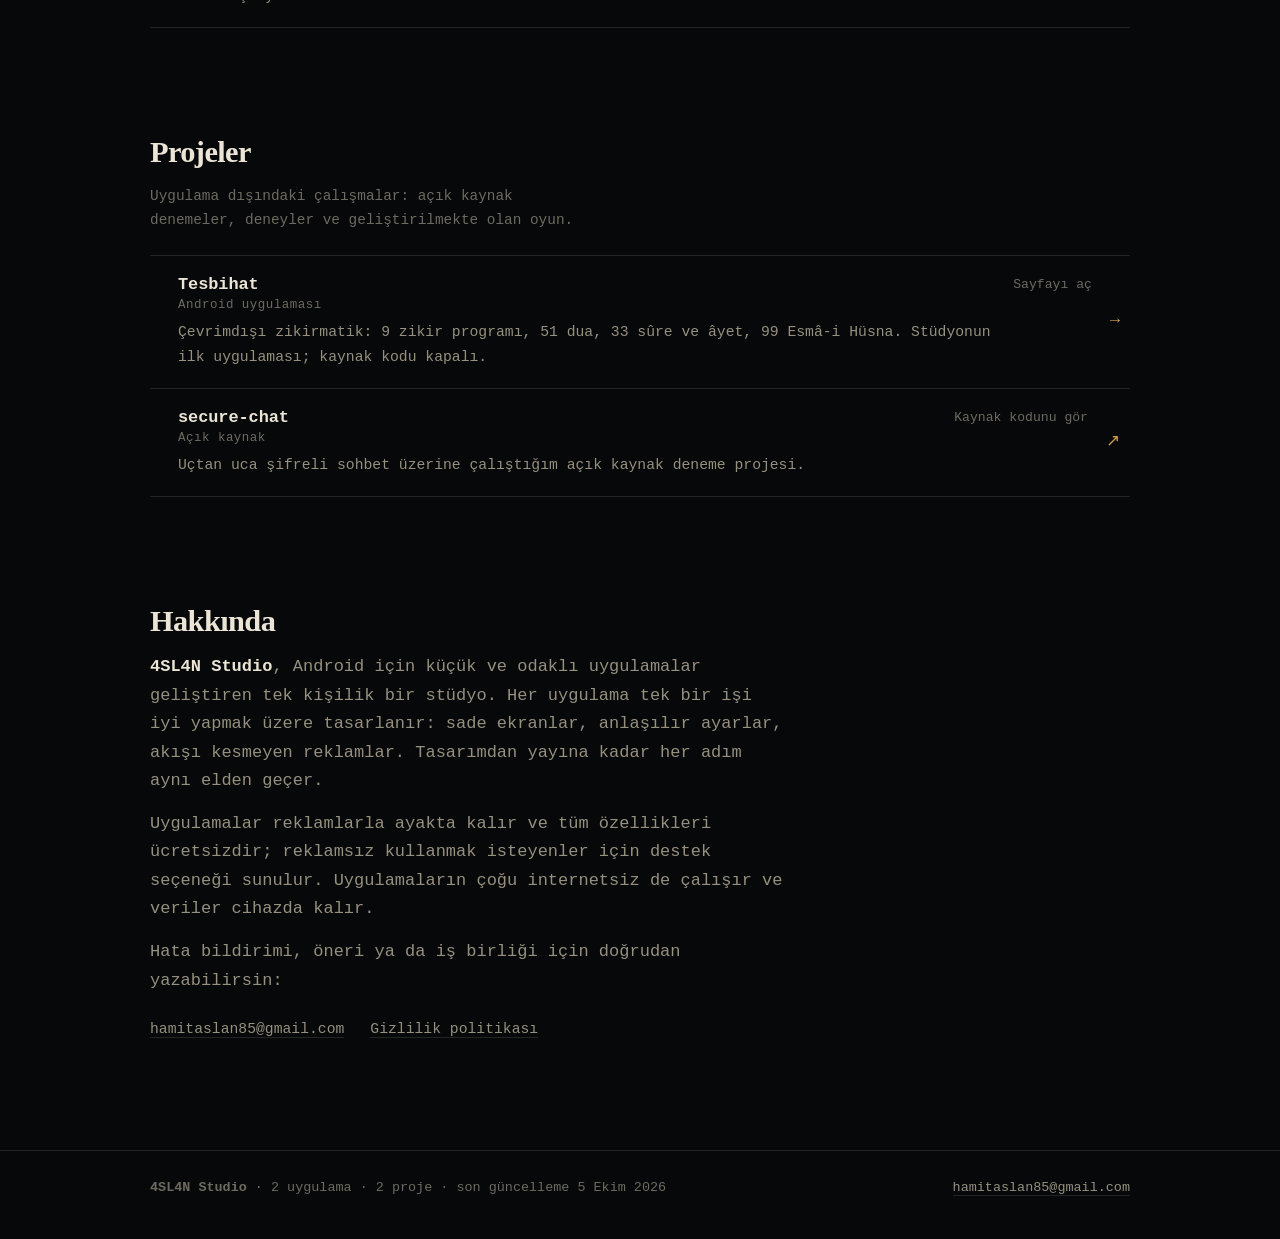
==== commit 1d1edbe4: "Site güncellendi: vitrin + 2 uygulama sayfası (2026-10-05)" ====
--- a/index.html
+++ b/index.html
@@ -38,7 +38,7 @@
   "name": "4SL4N Studio",
   "url": "https://hamit4sl4n.github.io/",
   "inLanguage": "tr",
-  "dateModified": "2026-10-03",
+  "dateModified": "2026-10-05",
   "description": "Android için sade ve düşünülmüş uygulamalar: zikirmatik, okuma ve günlük hayat araçları.",
   "publisher": {
     "@type": "Organization",
@@ -99,7 +99,7 @@
         </div>
         <div>
           <dt>Son güncelleme</dt>
-          <dd>3 Ekim 2026</dd>
+          <dd>5 Ekim 2026</dd>
         </div>
       </dl>
       <p class="kaydir-isaret">Aşağıda uygulamalar ve projeler</p>
@@ -122,7 +122,7 @@
         <img class="kayit-simge" src="last-stand/gorseller/simge-192.png" width="44" height="44" loading="lazy" alt="">
         <span class="kayit-ad">Last Stand<span class="kayit-tur">Oyun, Android, Ücretsiz, Reklamlı</span></span>
         <span class="kayit-not">Idle kule savunması: tek kahraman, sonsuz dalga ve ekran kapalıyken de işleyen bir ekonomi.</span>
-        <span class="kayit-olcu">sürüm 1.0.2 (kod 3), 78,1 MB</span>
+        <span class="kayit-olcu">sürüm 1.0.3 (kod 4), 78,1 MB</span>
         <span class="kayit-ok" aria-hidden="true">→</span>
       </a>
       </div>
@@ -171,7 +171,7 @@
   <div class="ortak alt-izgara">
     <p>
       <strong>4SL4N Studio</strong> · 2 uygulama ·
-      2 proje · son güncelleme 3 Ekim 2026
+      2 proje · son güncelleme 5 Ekim 2026
     </p>
     <p><a href="mailto:hamitaslan85@gmail.com">hamitaslan85@gmail.com</a></p>
   </div>
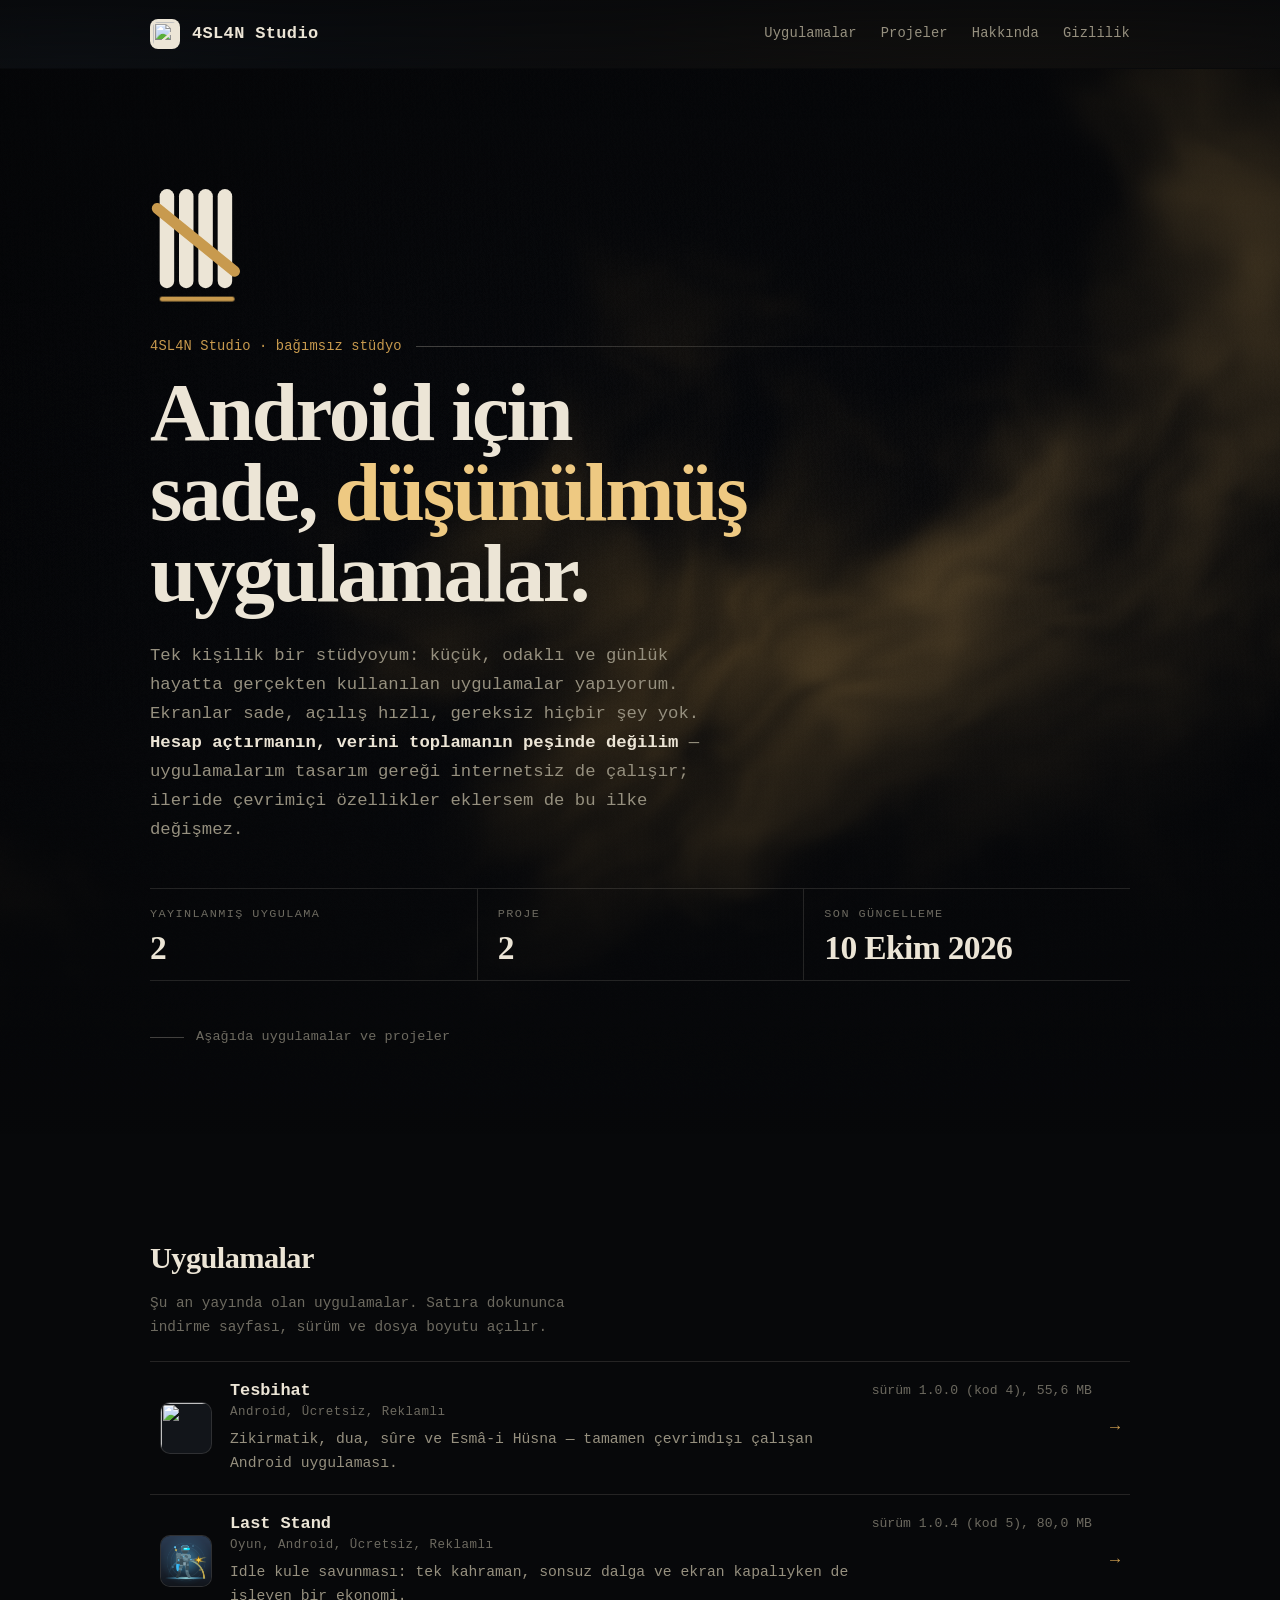
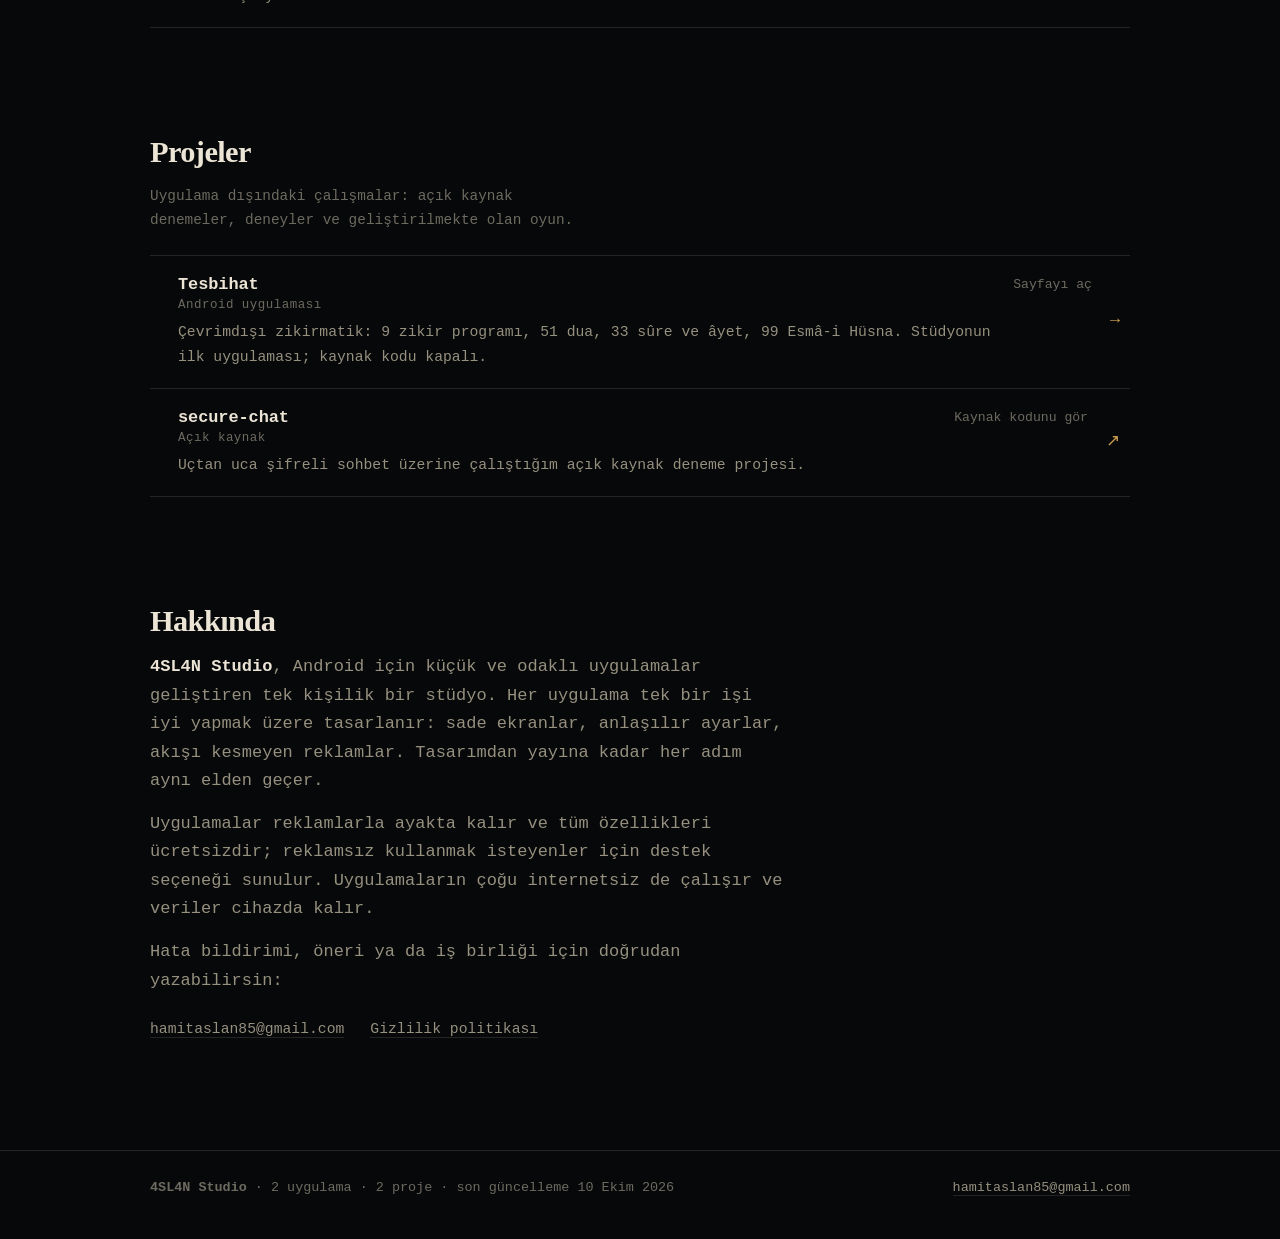
==== commit 22e07e06: "Site güncellendi: vitrin + 2 uygulama sayfası (2026-10-10)" ====
--- a/index.html
+++ b/index.html
@@ -38,7 +38,7 @@
   "name": "4SL4N Studio",
   "url": "https://hamit4sl4n.github.io/",
   "inLanguage": "tr",
-  "dateModified": "2026-10-05",
+  "dateModified": "2026-10-10",
   "description": "Android için sade ve düşünülmüş uygulamalar: zikirmatik, okuma ve günlük hayat araçları.",
   "publisher": {
     "@type": "Organization",
@@ -99,7 +99,7 @@
         </div>
         <div>
           <dt>Son güncelleme</dt>
-          <dd>5 Ekim 2026</dd>
+          <dd>10 Ekim 2026</dd>
         </div>
       </dl>
       <p class="kaydir-isaret">Aşağıda uygulamalar ve projeler</p>
@@ -122,7 +122,7 @@
         <img class="kayit-simge" src="last-stand/gorseller/simge-192.png" width="44" height="44" loading="lazy" alt="">
         <span class="kayit-ad">Last Stand<span class="kayit-tur">Oyun, Android, Ücretsiz, Reklamlı</span></span>
         <span class="kayit-not">Idle kule savunması: tek kahraman, sonsuz dalga ve ekran kapalıyken de işleyen bir ekonomi.</span>
-        <span class="kayit-olcu">sürüm 1.0.3 (kod 4), 78,1 MB</span>
+        <span class="kayit-olcu">sürüm 1.0.4 (kod 5), 80,0 MB</span>
         <span class="kayit-ok" aria-hidden="true">→</span>
       </a>
       </div>
@@ -171,7 +171,7 @@
   <div class="ortak alt-izgara">
     <p>
       <strong>4SL4N Studio</strong> · 2 uygulama ·
-      2 proje · son güncelleme 5 Ekim 2026
+      2 proje · son güncelleme 10 Ekim 2026
     </p>
     <p><a href="mailto:hamitaslan85@gmail.com">hamitaslan85@gmail.com</a></p>
   </div>
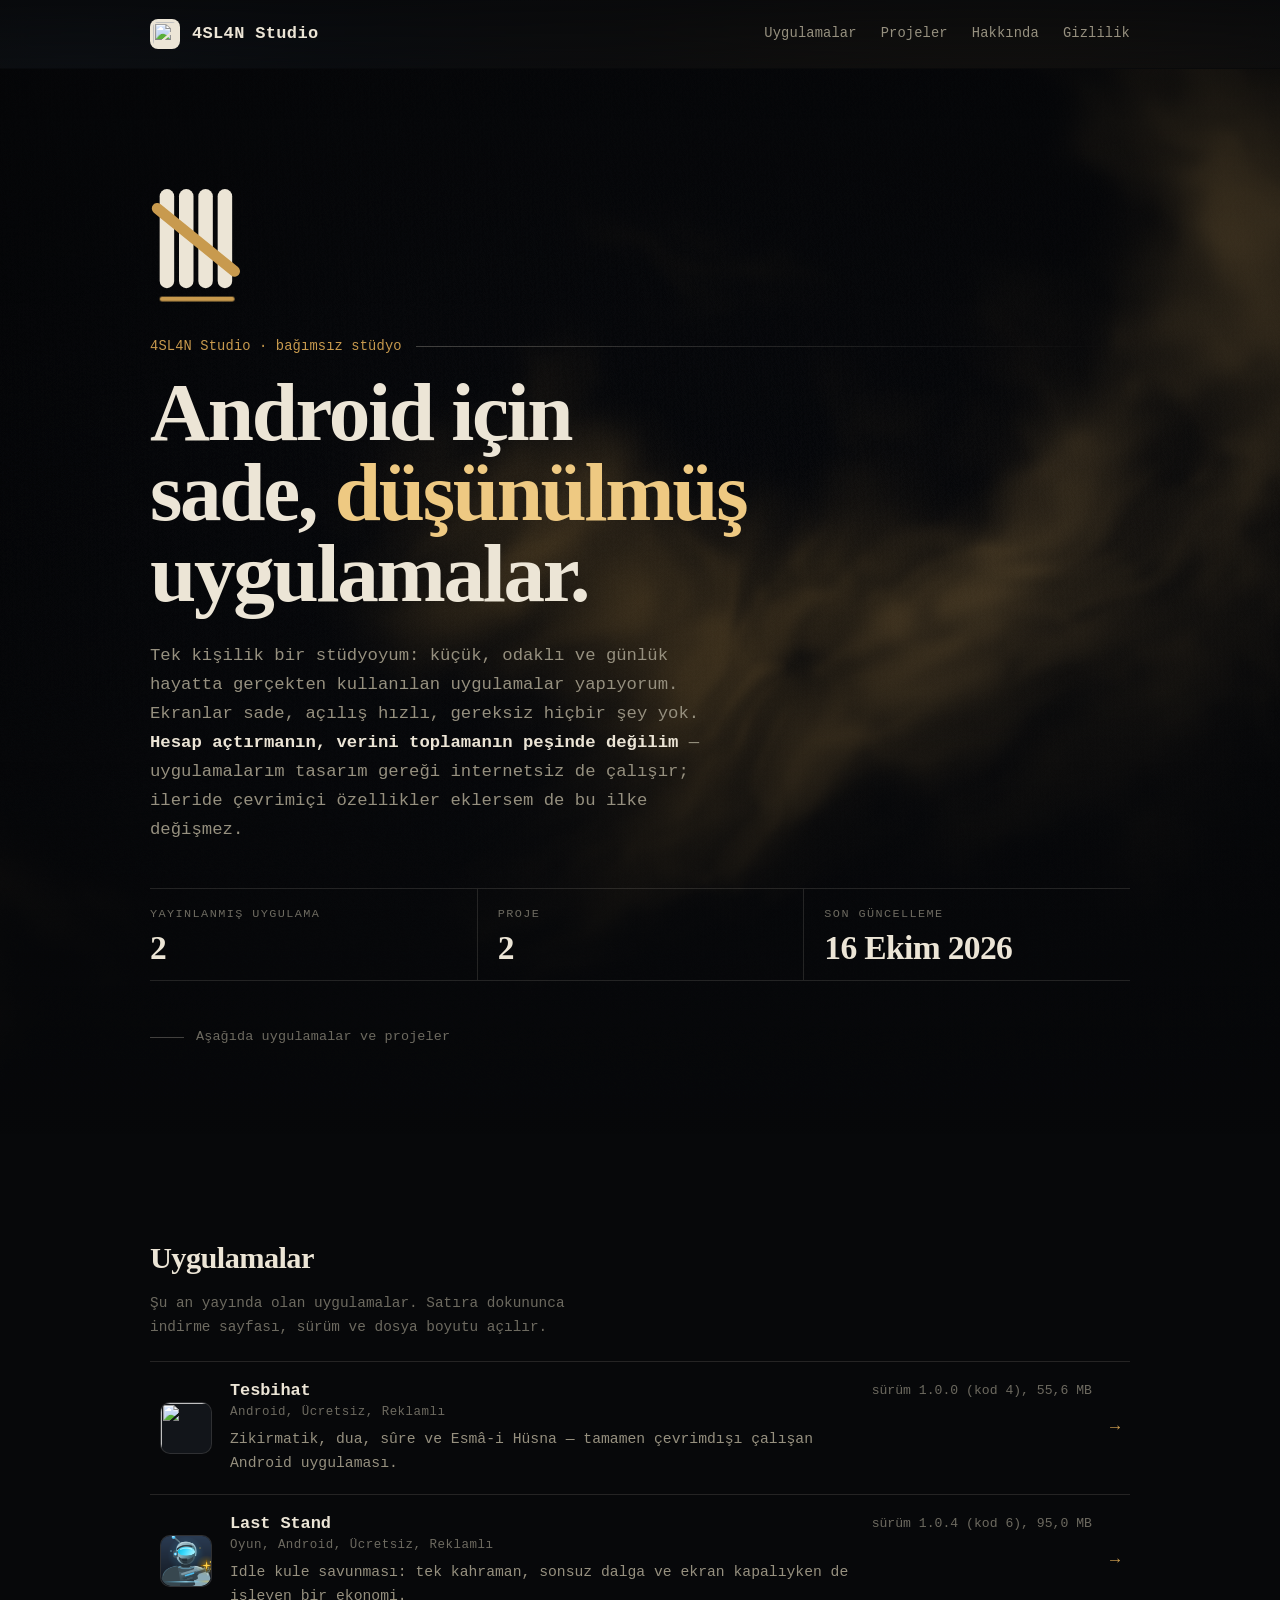
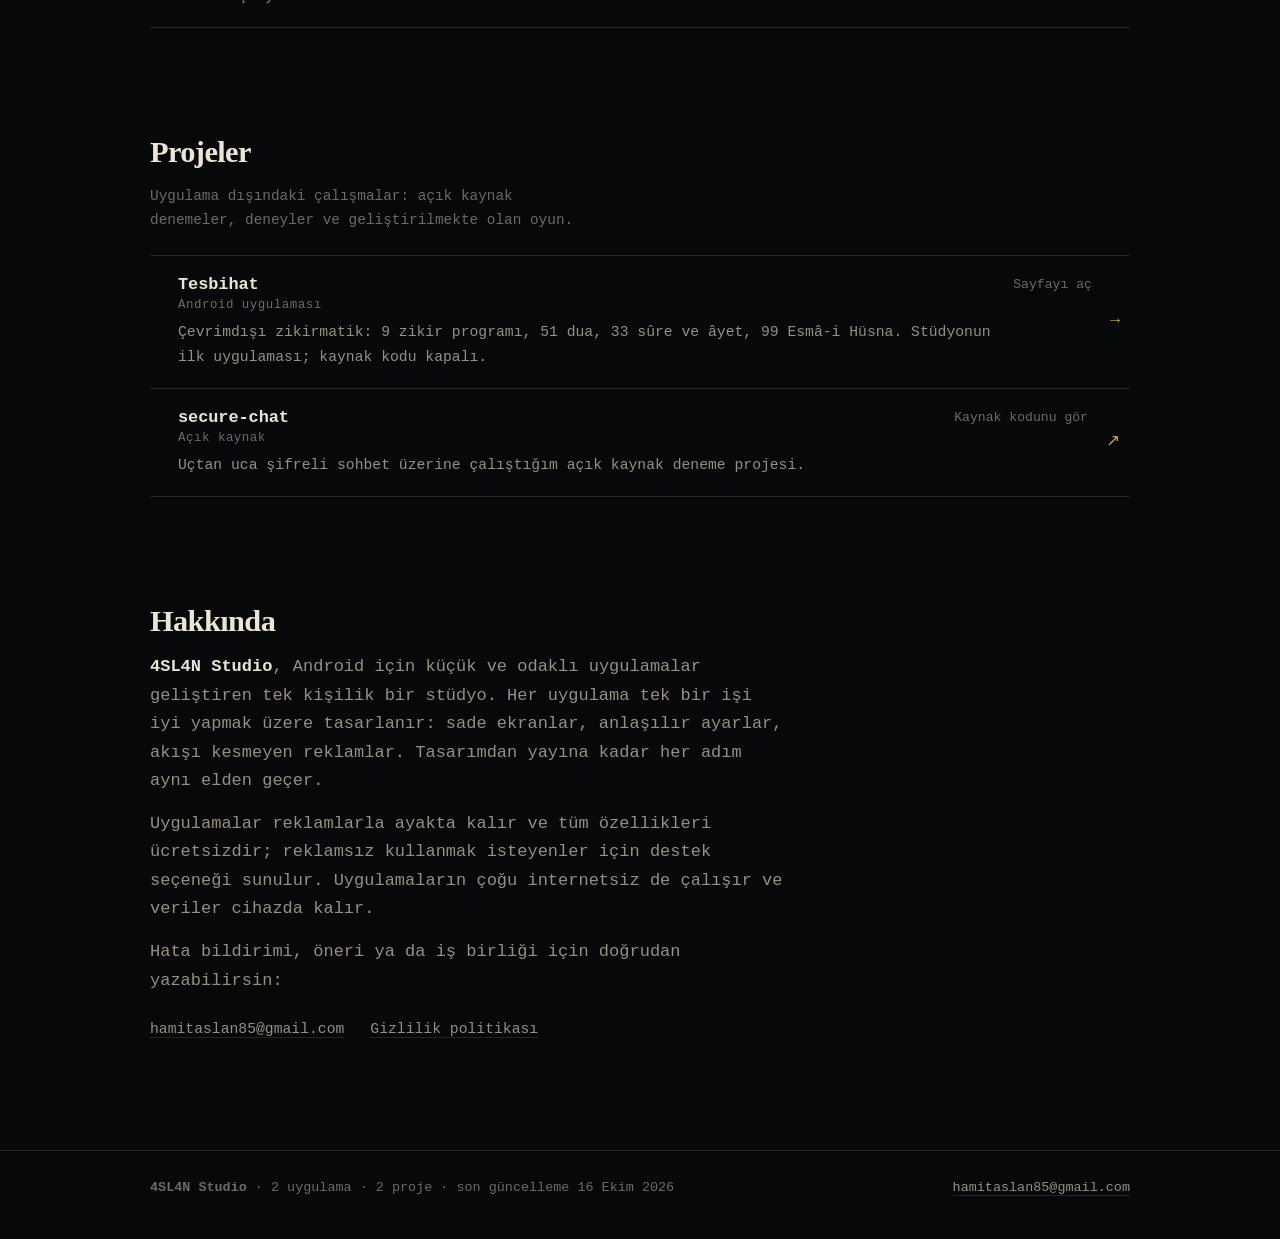
==== commit a6aabf75: "Site güncellendi: vitrin + 2 uygulama sayfası (2026-10-16)" ====
--- a/index.html
+++ b/index.html
@@ -38,7 +38,7 @@
   "name": "4SL4N Studio",
   "url": "https://hamit4sl4n.github.io/",
   "inLanguage": "tr",
-  "dateModified": "2026-10-10",
+  "dateModified": "2026-10-16",
   "description": "Android için sade ve düşünülmüş uygulamalar: zikirmatik, okuma ve günlük hayat araçları.",
   "publisher": {
     "@type": "Organization",
@@ -99,7 +99,7 @@
         </div>
         <div>
           <dt>Son güncelleme</dt>
-          <dd>10 Ekim 2026</dd>
+          <dd>16 Ekim 2026</dd>
         </div>
       </dl>
       <p class="kaydir-isaret">Aşağıda uygulamalar ve projeler</p>
@@ -122,7 +122,7 @@
         <img class="kayit-simge" src="last-stand/gorseller/simge-192.png" width="44" height="44" loading="lazy" alt="">
         <span class="kayit-ad">Last Stand<span class="kayit-tur">Oyun, Android, Ücretsiz, Reklamlı</span></span>
         <span class="kayit-not">Idle kule savunması: tek kahraman, sonsuz dalga ve ekran kapalıyken de işleyen bir ekonomi.</span>
-        <span class="kayit-olcu">sürüm 1.0.4 (kod 5), 80,0 MB</span>
+        <span class="kayit-olcu">sürüm 1.0.4 (kod 6), 95,0 MB</span>
         <span class="kayit-ok" aria-hidden="true">→</span>
       </a>
       </div>
@@ -171,7 +171,7 @@
   <div class="ortak alt-izgara">
     <p>
       <strong>4SL4N Studio</strong> · 2 uygulama ·
-      2 proje · son güncelleme 10 Ekim 2026
+      2 proje · son güncelleme 16 Ekim 2026
     </p>
     <p><a href="mailto:hamitaslan85@gmail.com">hamitaslan85@gmail.com</a></p>
   </div>
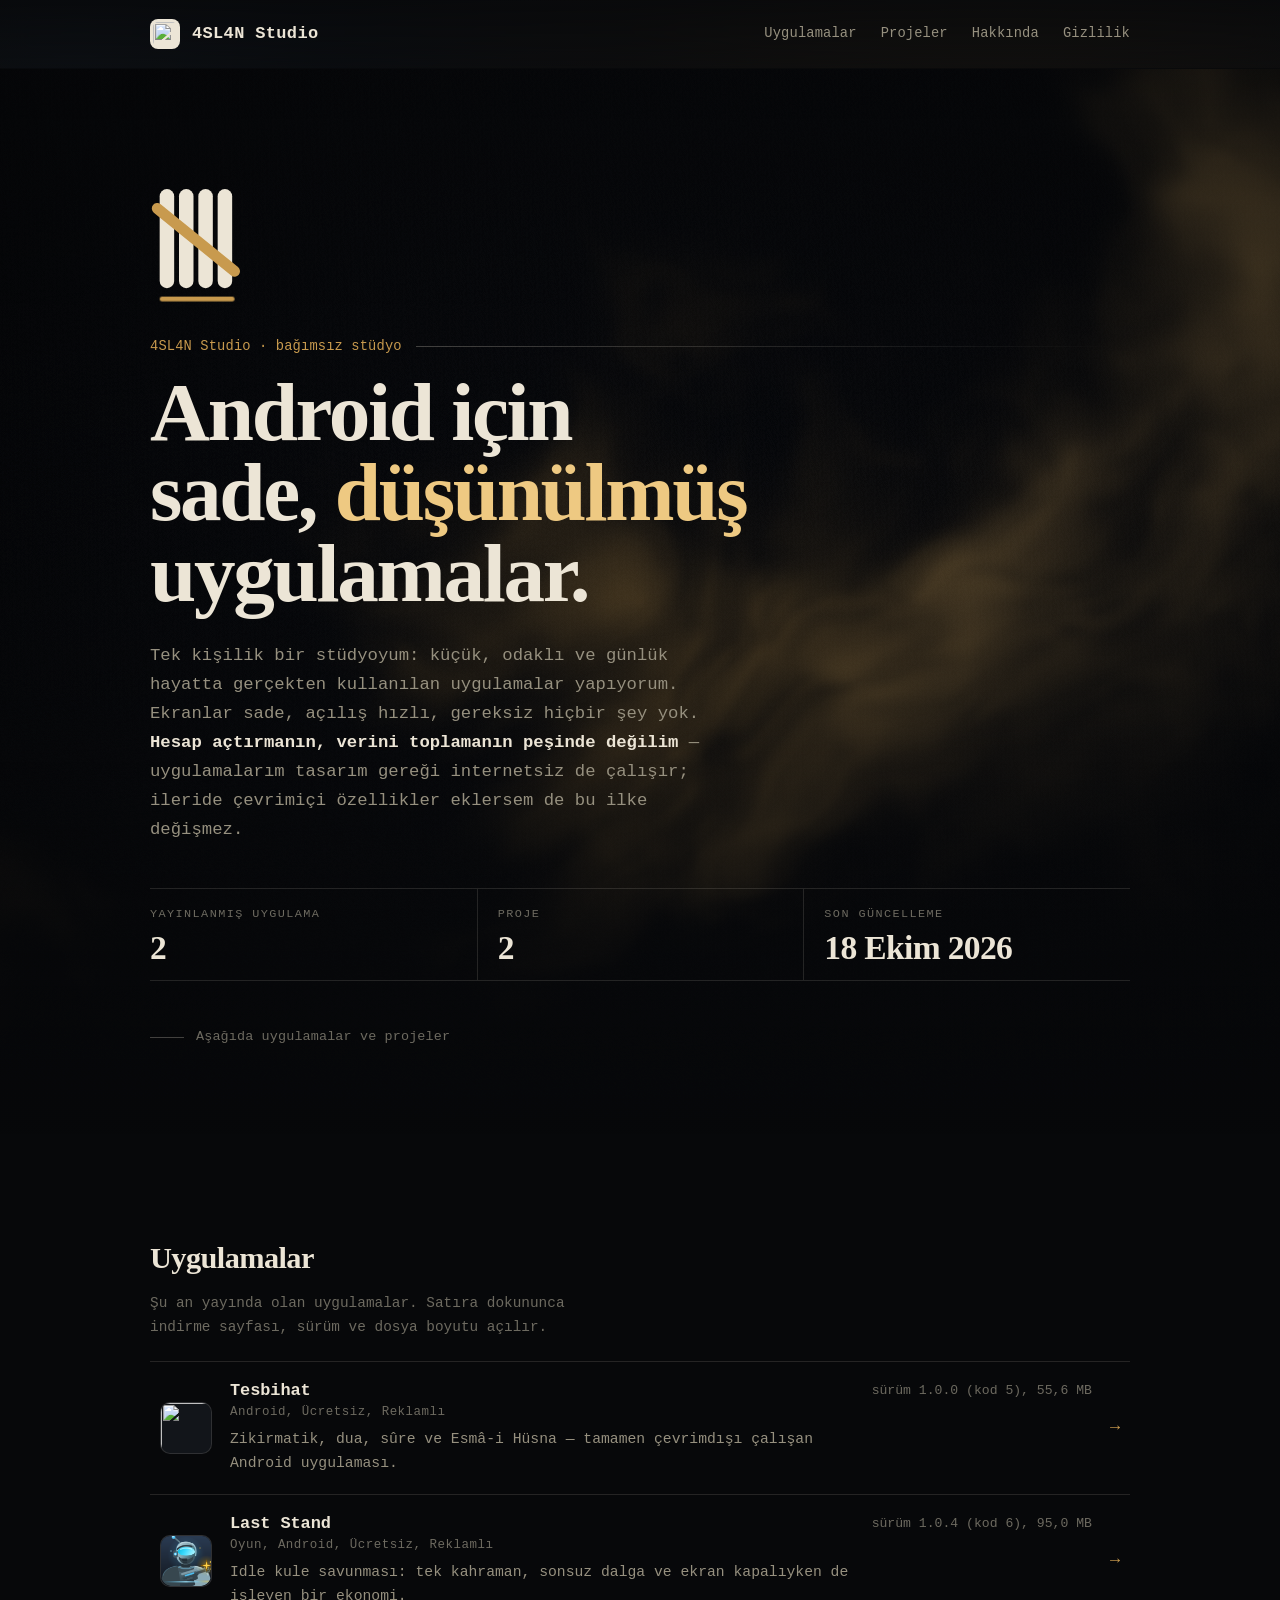
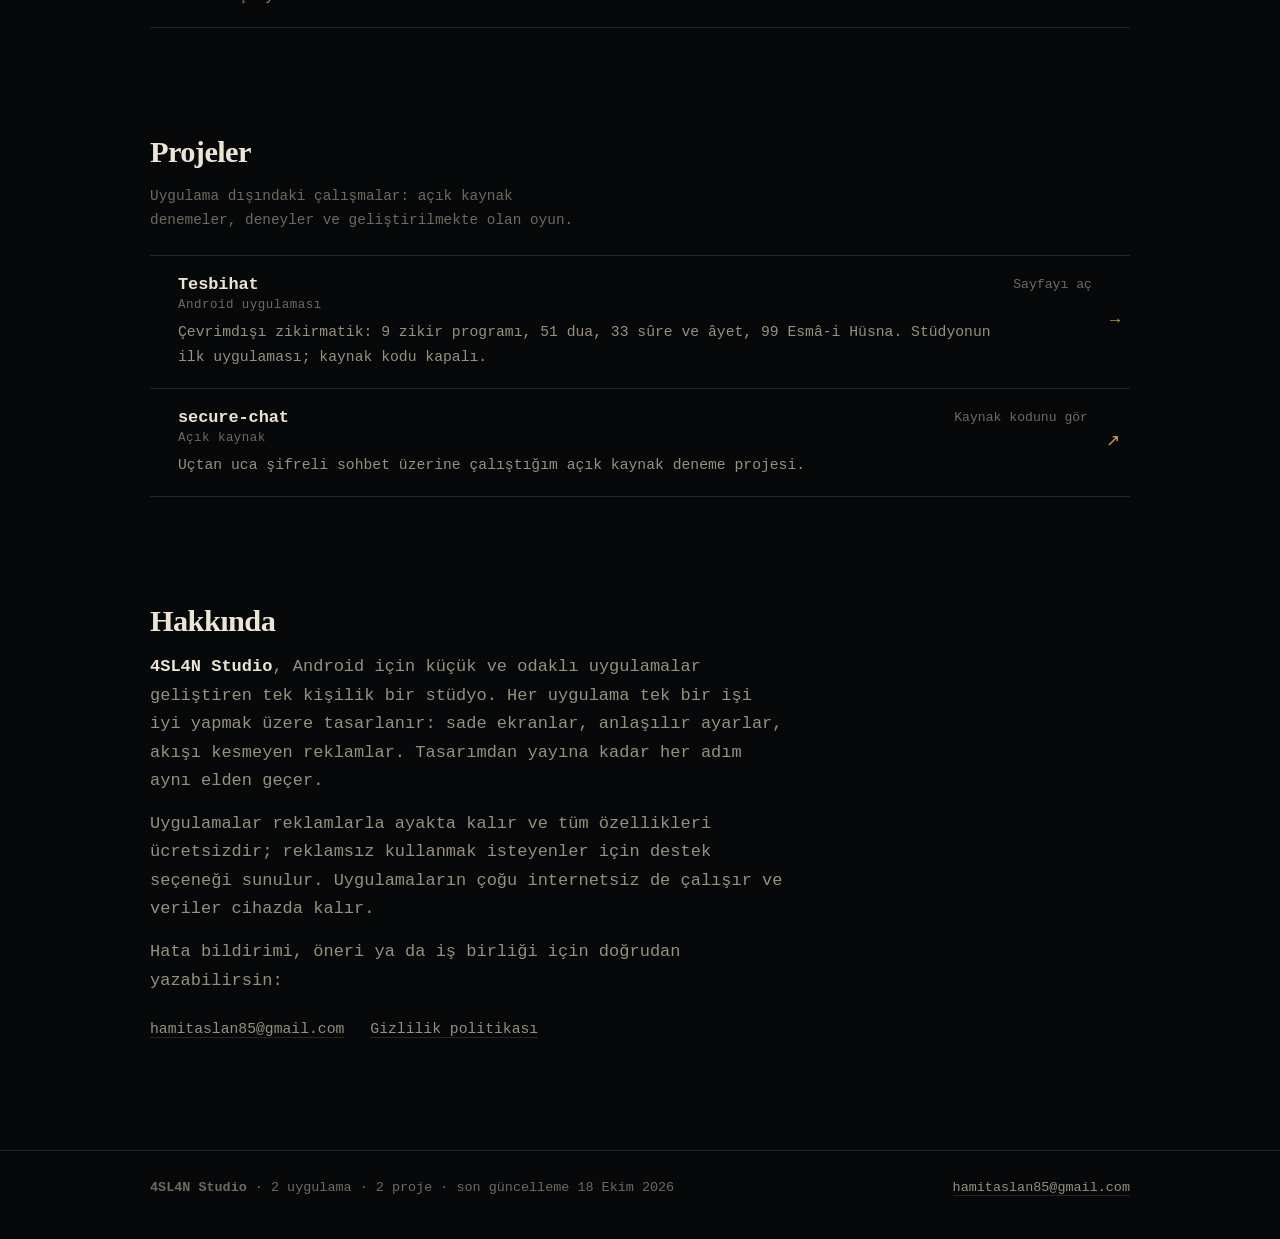
==== commit c27e4c7b: "Site güncellendi: vitrin + 2 uygulama sayfası (2026-10-18)" ====
--- a/index.html
+++ b/index.html
@@ -38,7 +38,7 @@
   "name": "4SL4N Studio",
   "url": "https://hamit4sl4n.github.io/",
   "inLanguage": "tr",
-  "dateModified": "2026-10-16",
+  "dateModified": "2026-10-18",
   "description": "Android için sade ve düşünülmüş uygulamalar: zikirmatik, okuma ve günlük hayat araçları.",
   "publisher": {
     "@type": "Organization",
@@ -99,7 +99,7 @@
         </div>
         <div>
           <dt>Son güncelleme</dt>
-          <dd>16 Ekim 2026</dd>
+          <dd>18 Ekim 2026</dd>
         </div>
       </dl>
       <p class="kaydir-isaret">Aşağıda uygulamalar ve projeler</p>
@@ -115,7 +115,7 @@
         <img class="kayit-simge" src="tesbihat/gorseller/simge-192.png" width="44" height="44" loading="lazy" alt="">
         <span class="kayit-ad">Tesbihat<span class="kayit-tur">Android, Ücretsiz, Reklamlı</span></span>
         <span class="kayit-not">Zikirmatik, dua, sûre ve Esmâ-i Hüsna — tamamen çevrimdışı çalışan Android uygulaması.</span>
-        <span class="kayit-olcu">sürüm 1.0.0 (kod 4), 55,6 MB</span>
+        <span class="kayit-olcu">sürüm 1.0.0 (kod 5), 55,6 MB</span>
         <span class="kayit-ok" aria-hidden="true">→</span>
       </a>
       <a class="kayit" href="last-stand/" style="--s:1">
@@ -171,7 +171,7 @@
   <div class="ortak alt-izgara">
     <p>
       <strong>4SL4N Studio</strong> · 2 uygulama ·
-      2 proje · son güncelleme 16 Ekim 2026
+      2 proje · son güncelleme 18 Ekim 2026
     </p>
     <p><a href="mailto:hamitaslan85@gmail.com">hamitaslan85@gmail.com</a></p>
   </div>
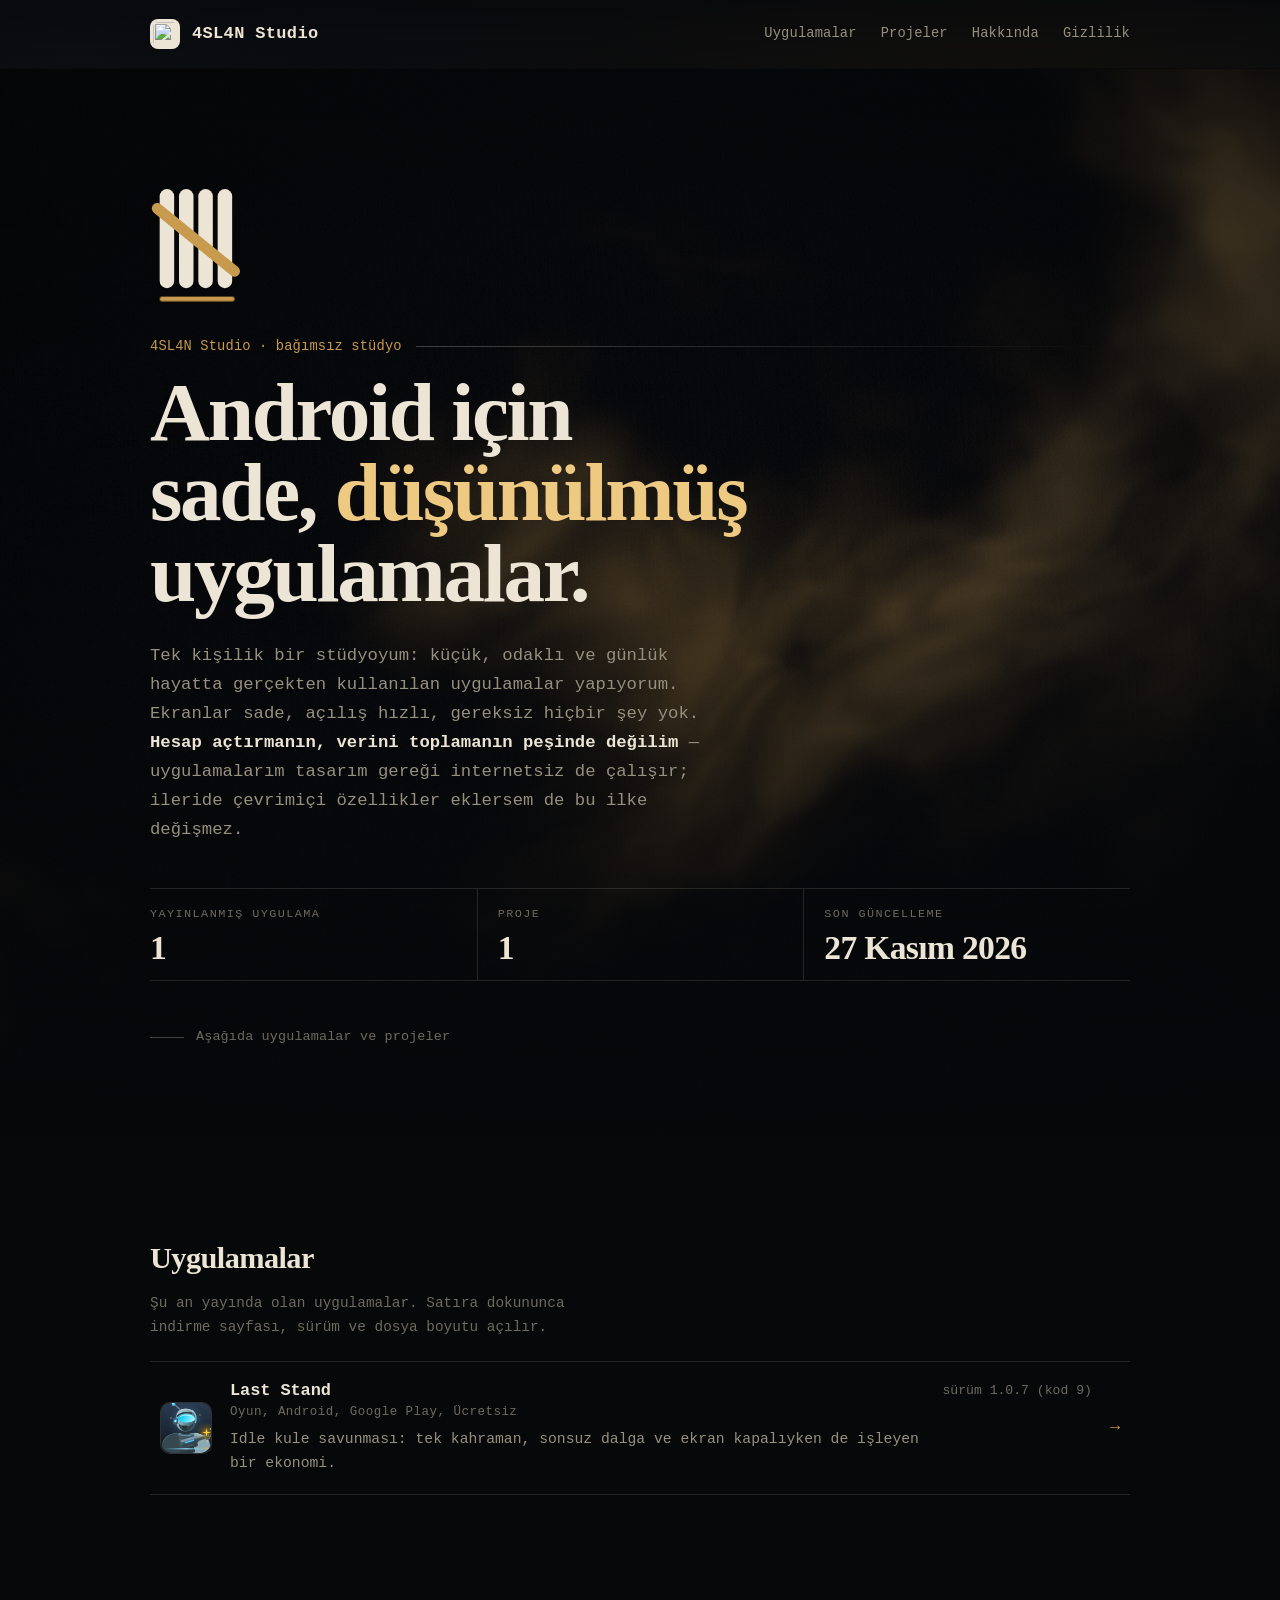
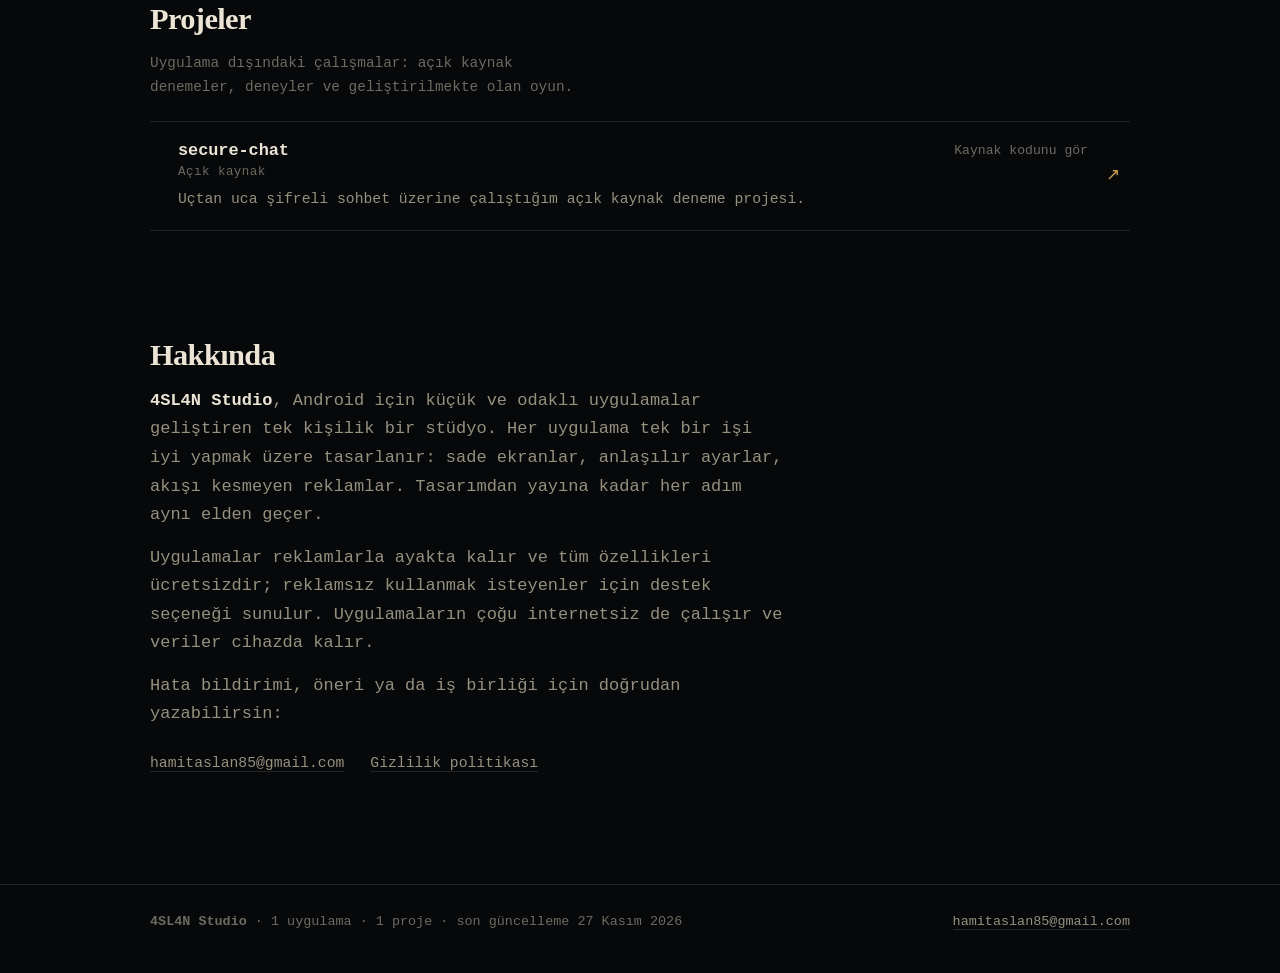
==== commit 7ccdf817: "Site güncellendi: vitrin + 1 uygulama sayfası (2026-11-27)" ====
--- a/index.html
+++ b/index.html
@@ -3,12 +3,12 @@
 <head>
 <meta charset="utf-8">
 <meta name="viewport" content="width=device-width, initial-scale=1">
-<title>4SL4N Studio — uygulamalar ve projeler</title>
-<meta name="description" content="4SL4N Studio: Android için sade ve düşünülmüş uygulamalar. Zikirmatik, okuma ve günlük hayat araçları — hızlı açılır, hesap istemez, verin cihazında kalır.">
+<title>4SL4N Studio — oyunlar ve projeler</title>
+<meta name="description" content="4SL4N Studio: Android için sade, odaklı oyunlar ve uygulamalar — hızlı açılır, hesap istemez, verin cihazında kalır.">
 <meta name="theme-color" content="#07080A">
 <meta name="robots" content="index, follow">
 <meta name="author" content="4SL4N Studio">
-<meta name="keywords" content="4SL4N Studio, android uygulamaları, uygulama geliştirici, bağımsız stüdyo, sade uygulama, tesbihat, zikirmatik, okuma uygulaması">
+<meta name="keywords" content="4SL4N Studio, android oyunları, bağımsız stüdyo, last stand, idle defense, sade uygulama">
 <link rel="canonical" href="https://hamit4sl4n.github.io/">
 <link rel="sitemap" type="application/xml" href="https://hamit4sl4n.github.io/sitemap.xml">
 <link rel="icon" type="image/png" href="gorseller/studio-simge-48.png">
@@ -38,14 +38,14 @@
   "name": "4SL4N Studio",
   "url": "https://hamit4sl4n.github.io/",
   "inLanguage": "tr",
-  "dateModified": "2026-10-18",
-  "description": "Android için sade ve düşünülmüş uygulamalar: zikirmatik, okuma ve günlük hayat araçları.",
+  "dateModified": "2026-11-27",
+  "description": "Android için sade ve düşünülmüş oyunlar ve uygulamalar.",
   "publisher": {
     "@type": "Organization",
     "name": "4SL4N Studio",
     "email": "hamitaslan85@gmail.com"
   },
-  "hasPart": [{"@type":"SoftwareApplication","name":"Tesbihat","operatingSystem":"Android","applicationCategory":"LifestyleApplication","url":"https://hamit4sl4n.github.io/tesbihat/","offers":{"@type":"Offer","price":"0","priceCurrency":"TRY"}},{"@type":"SoftwareApplication","name":"Last Stand","operatingSystem":"Android","applicationCategory":"LifestyleApplication","url":"https://hamit4sl4n.github.io/last-stand/","offers":{"@type":"Offer","price":"0","priceCurrency":"TRY"}}]
+  "hasPart": [{"@type":"SoftwareApplication","name":"Last Stand","operatingSystem":"Android","applicationCategory":"LifestyleApplication","url":"https://hamit4sl4n.github.io/last-stand/","offers":{"@type":"Offer","price":"0","priceCurrency":"TRY"}}]
 }
 </script>
 <script type="module" src="varliklar/murekkep.js"></script>
@@ -91,15 +91,15 @@
       <dl class="ozet">
         <div>
           <dt>Yayınlanmış uygulama</dt>
-          <dd data-sayi="2">2</dd>
+          <dd data-sayi="1">1</dd>
         </div>
         <div>
           <dt>Proje</dt>
-          <dd data-sayi="2">2</dd>
+          <dd data-sayi="1">1</dd>
         </div>
         <div>
           <dt>Son güncelleme</dt>
-          <dd>18 Ekim 2026</dd>
+          <dd>27 Kasım 2026</dd>
         </div>
       </dl>
       <p class="kaydir-isaret">Aşağıda uygulamalar ve projeler</p>
@@ -111,18 +111,11 @@
       <p class="ipucu">Şu an yayında olan uygulamalar. Satıra dokununca indirme
         sayfası, sürüm ve dosya boyutu açılır.</p>
       <div class="kayitlar">
-              <a class="kayit" href="tesbihat/" style="--s:0">
-        <img class="kayit-simge" src="tesbihat/gorseller/simge-192.png" width="44" height="44" loading="lazy" alt="">
-        <span class="kayit-ad">Tesbihat<span class="kayit-tur">Android, Ücretsiz, Reklamlı</span></span>
-        <span class="kayit-not">Zikirmatik, dua, sûre ve Esmâ-i Hüsna — tamamen çevrimdışı çalışan Android uygulaması.</span>
-        <span class="kayit-olcu">sürüm 1.0.0 (kod 5), 55,6 MB</span>
-        <span class="kayit-ok" aria-hidden="true">→</span>
-      </a>
-      <a class="kayit" href="last-stand/" style="--s:1">
+              <a class="kayit" href="last-stand/" style="--s:0">
         <img class="kayit-simge" src="last-stand/gorseller/simge-192.png" width="44" height="44" loading="lazy" alt="">
-        <span class="kayit-ad">Last Stand<span class="kayit-tur">Oyun, Android, Ücretsiz, Reklamlı</span></span>
+        <span class="kayit-ad">Last Stand<span class="kayit-tur">Oyun, Android, Google Play, Ücretsiz</span></span>
         <span class="kayit-not">Idle kule savunması: tek kahraman, sonsuz dalga ve ekran kapalıyken de işleyen bir ekonomi.</span>
-        <span class="kayit-olcu">sürüm 1.0.4 (kod 6), 95,0 MB</span>
+        <span class="kayit-olcu">sürüm 1.0.7 (kod 9)</span>
         <span class="kayit-ok" aria-hidden="true">→</span>
       </a>
       </div>
@@ -132,13 +125,7 @@
       <p class="ipucu">Uygulama dışındaki çalışmalar: açık kaynak denemeler,
         deneyler ve geliştirilmekte olan oyun.</p>
       <div class="kayitlar">
-              <a class="kayit" href="tesbihat/" rel="noopener" style="--s:0">
-        <span class="kayit-ad">Tesbihat<span class="kayit-tur">Android uygulaması</span></span>
-        <span class="kayit-not">Çevrimdışı zikirmatik: 9 zikir programı, 51 dua, 33 sûre ve âyet, 99 Esmâ-i Hüsna. Stüdyonun ilk uygulaması; kaynak kodu kapalı.</span>
-        <span class="kayit-olcu">Sayfayı aç</span>
-        <span class="kayit-ok" aria-hidden="true">→</span>
-      </a>
-      <a class="kayit" href="https://github.com/hamit4sl4n/secure-chat" rel="noopener" style="--s:1">
+              <a class="kayit" href="https://github.com/hamit4sl4n/secure-chat" rel="noopener" style="--s:0">
         <span class="kayit-ad">secure-chat<span class="kayit-tur">Açık kaynak</span></span>
         <span class="kayit-not">Uçtan uca şifreli sohbet üzerine çalıştığım açık kaynak deneme projesi.</span>
         <span class="kayit-olcu">Kaynak kodunu gör</span>
@@ -170,8 +157,8 @@
 <footer>
   <div class="ortak alt-izgara">
     <p>
-      <strong>4SL4N Studio</strong> · 2 uygulama ·
-      2 proje · son güncelleme 18 Ekim 2026
+      <strong>4SL4N Studio</strong> · 1 uygulama ·
+      1 proje · son güncelleme 27 Kasım 2026
     </p>
     <p><a href="mailto:hamitaslan85@gmail.com">hamitaslan85@gmail.com</a></p>
   </div>
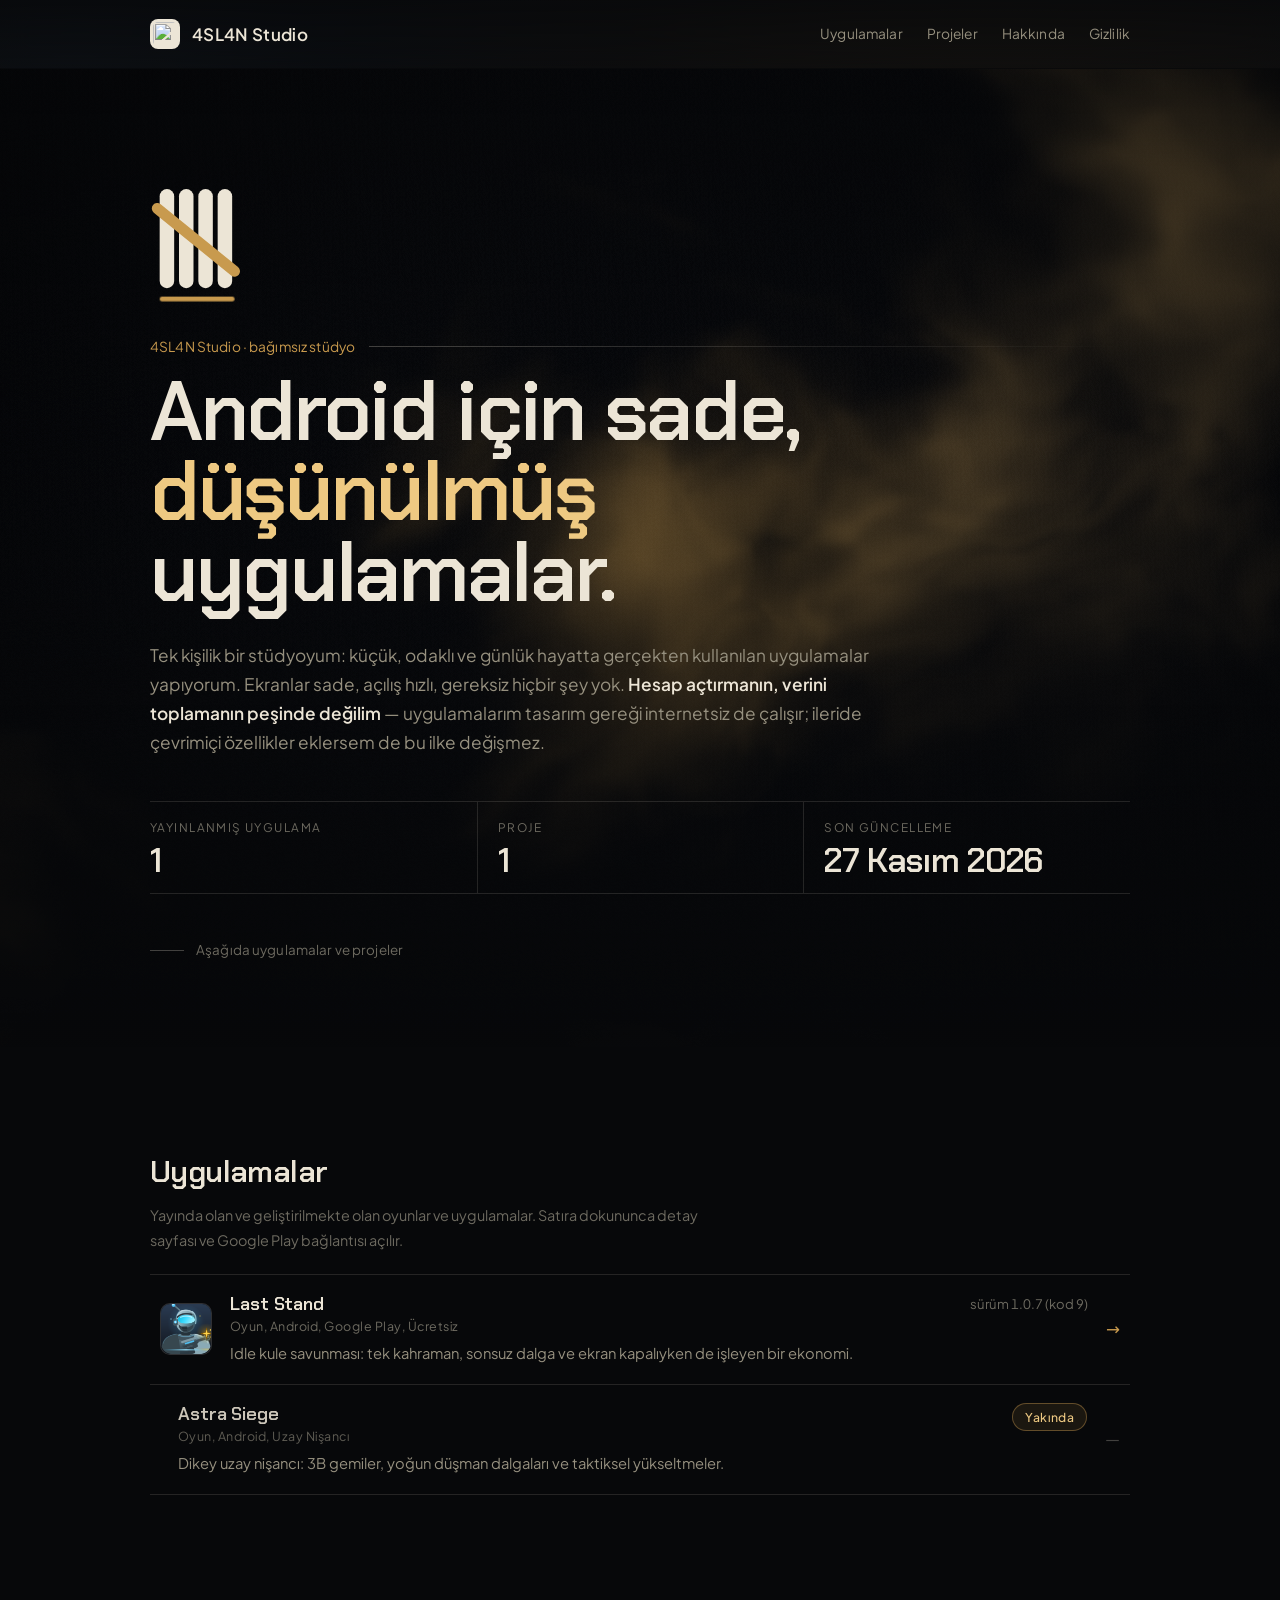
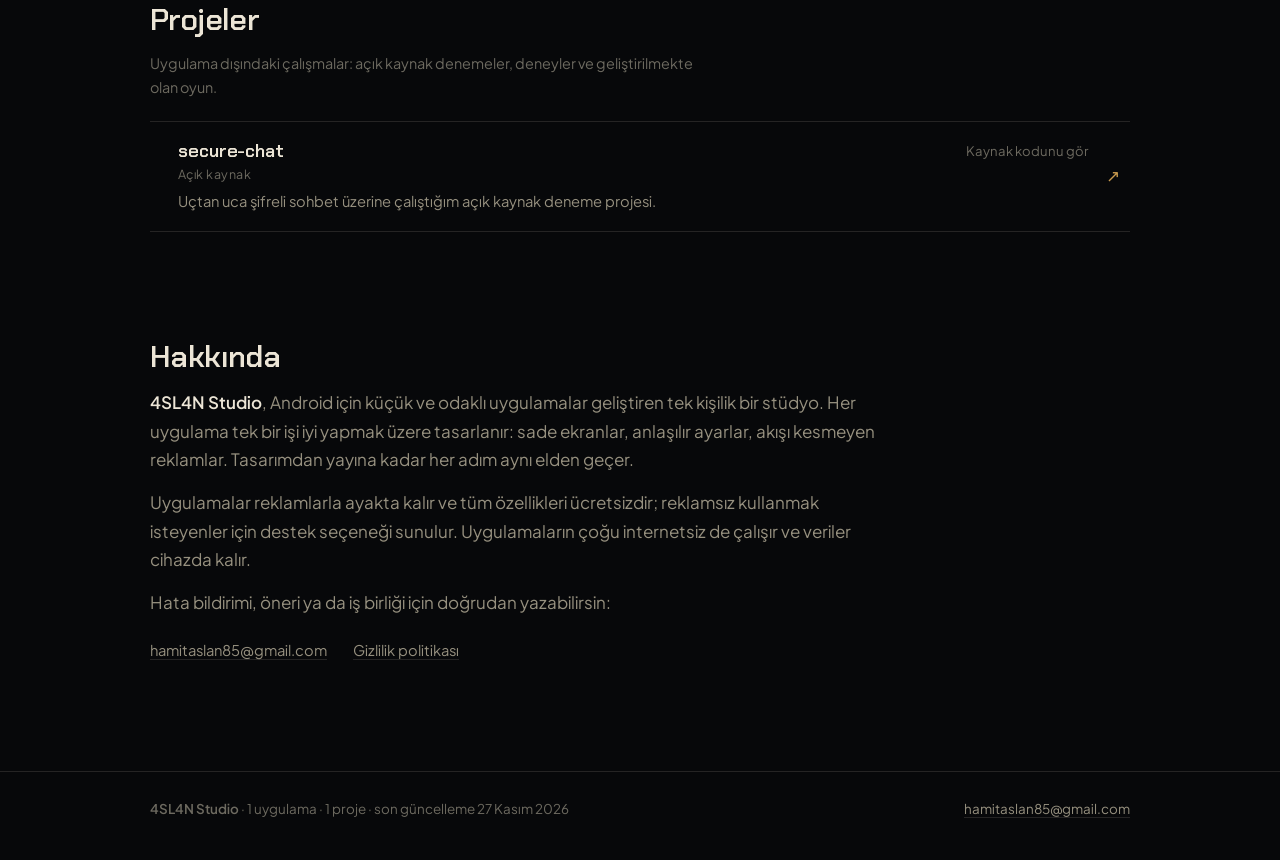
==== commit d2dd61b7: "Site güncellendi: vitrin + 1 uygulama sayfası (2026-11-27)" ====
--- a/index.html
+++ b/index.html
@@ -29,8 +29,8 @@
 <meta name="twitter:image" content="https://hamit4sl4n.github.io/gorseller/studio-kapak.jpg">
 <link rel="stylesheet" href="varliklar/yazitipleri.css">
 <link rel="stylesheet" href="varliklar/kimlik.css">
-<link rel="preload" as="font" type="font/woff2" crossorigin href="varliklar/fraunces-300-900-latin.woff2">
-<link rel="preload" as="font" type="font/woff2" crossorigin href="varliklar/fraunces-300-900-latin-ext.woff2">
+<link rel="preload" as="font" type="font/woff2" crossorigin href="varliklar/chakra-petch-600-latin.woff2">
+<link rel="preload" as="font" type="font/woff2" crossorigin href="varliklar/chakra-petch-600-latin-ext.woff2">
 <script type="application/ld+json">
 {
   "@context": "https://schema.org",
@@ -108,8 +108,8 @@
   <div class="ortak">
     <section class="bolum belir" id="uygulamalar">
       <h2>Uygulamalar</h2>
-      <p class="ipucu">Şu an yayında olan uygulamalar. Satıra dokununca indirme
-        sayfası, sürüm ve dosya boyutu açılır.</p>
+      <p class="ipucu">Yayında olan ve geliştirilmekte olan oyunlar ve uygulamalar.
+        Satıra dokununca detay sayfası ve Google Play bağlantısı açılır.</p>
       <div class="kayitlar">
               <a class="kayit" href="last-stand/" style="--s:0">
         <img class="kayit-simge" src="last-stand/gorseller/simge-192.png" width="44" height="44" loading="lazy" alt="">
@@ -118,6 +118,12 @@
         <span class="kayit-olcu">sürüm 1.0.7 (kod 9)</span>
         <span class="kayit-ok" aria-hidden="true">→</span>
       </a>
+      <div class="kayit kayit-beklemede" style="--s:1">
+        <span class="kayit-ad">Astra Siege<span class="kayit-tur">Oyun, Android, Uzay Nişancı</span></span>
+        <span class="kayit-not">Dikey uzay nişancı: 3B gemiler, yoğun düşman dalgaları ve taktiksel yükseltmeler.</span>
+        <span class="kayit-olcu">Yakında</span>
+        <span class="kayit-ok" aria-hidden="true">—</span>
+      </div>
       </div>
     </section>
     <section class="bolum belir" id="projeler">
--- a/varliklar/yazitipleri.css
+++ b/varliklar/yazitipleri.css
@@ -1,7 +1,13 @@
 
-@font-face{font-family:'IBM Plex Mono';font-style:normal;font-weight:400;font-display:swap;src:url(plex-mono-400-latin-ext.woff2) format('woff2');unicode-range:U+0100-02BA, U+02BD-02C5, U+02C7-02CC, U+02CE-02D7, U+02DD-02FF, U+0304, U+0308, U+0329, U+1D00-1DBF, U+1E00-1E9F, U+1EF2-1EFF, U+2020, U+20A0-20AB, U+20AD-20C0, U+2113, U+2C60-2C7F, U+A720-A7FF;}
-@font-face{font-family:'IBM Plex Mono';font-style:normal;font-weight:400;font-display:swap;src:url(plex-mono-400-latin.woff2) format('woff2');unicode-range:U+0000-00FF, U+0131, U+0152-0153, U+02BB-02BC, U+02C6, U+02DA, U+02DC, U+0304, U+0308, U+0329, U+2000-206F, U+20AC, U+2122, U+2191, U+2193, U+2212, U+2215, U+FEFF, U+FFFD;}
-@font-face{font-family:'IBM Plex Mono';font-style:normal;font-weight:600;font-display:swap;src:url(plex-mono-600-latin-ext.woff2) format('woff2');unicode-range:U+0100-02BA, U+02BD-02C5, U+02C7-02CC, U+02CE-02D7, U+02DD-02FF, U+0304, U+0308, U+0329, U+1D00-1DBF, U+1E00-1E9F, U+1EF2-1EFF, U+2020, U+20A0-20AB, U+20AD-20C0, U+2113, U+2C60-2C7F, U+A720-A7FF;}
-@font-face{font-family:'IBM Plex Mono';font-style:normal;font-weight:600;font-display:swap;src:url(plex-mono-600-latin.woff2) format('woff2');unicode-range:U+0000-00FF, U+0131, U+0152-0153, U+02BB-02BC, U+02C6, U+02DA, U+02DC, U+0304, U+0308, U+0329, U+2000-206F, U+20AC, U+2122, U+2191, U+2193, U+2212, U+2215, U+FEFF, U+FFFD;}
-@font-face{font-family:'Fraunces';font-style:normal;font-weight:300 900;font-display:swap;src:url(fraunces-300-900-latin-ext.woff2) format('woff2');unicode-range:U+0100-02BA, U+02BD-02C5, U+02C7-02CC, U+02CE-02D7, U+02DD-02FF, U+0304, U+0308, U+0329, U+1D00-1DBF, U+1E00-1E9F, U+1EF2-1EFF, U+2020, U+20A0-20AB, U+20AD-20C0, U+2113, U+2C60-2C7F, U+A720-A7FF;}
-@font-face{font-family:'Fraunces';font-style:normal;font-weight:300 900;font-display:swap;src:url(fraunces-300-900-latin.woff2) format('woff2');unicode-range:U+0000-00FF, U+0131, U+0152-0153, U+02BB-02BC, U+02C6, U+02DA, U+02DC, U+0304, U+0308, U+0329, U+2000-206F, U+20AC, U+2122, U+2191, U+2193, U+2212, U+2215, U+FEFF, U+FFFD;}
+@font-face{font-family:'Plus Jakarta Sans';font-style:normal;font-weight:400;font-display:swap;src:url(jakarta-sans-400-latin-ext.woff2) format('woff2');unicode-range:U+0100-02BA, U+02BD-02C5, U+02C7-02CC, U+02CE-02D7, U+02DD-02FF, U+0304, U+0308, U+0329, U+1D00-1DBF, U+1E00-1E9F, U+1EF2-1EFF, U+2020, U+20A0-20AB, U+20AD-20C4, U+2113, U+2C60-2C7F, U+A720-A7FF;}
+@font-face{font-family:'Plus Jakarta Sans';font-style:normal;font-weight:400;font-display:swap;src:url(jakarta-sans-400-latin.woff2) format('woff2');unicode-range:U+0000-00FF, U+0131, U+0152-0153, U+02BB-02BC, U+02C6, U+02DA, U+02DC, U+0304, U+0308, U+0329, U+2000-206F, U+20AC, U+2122, U+2191, U+2193, U+2212, U+2215, U+FEFF, U+FFFD;}
+@font-face{font-family:'Plus Jakarta Sans';font-style:normal;font-weight:500;font-display:swap;src:url(jakarta-sans-500-latin-ext.woff2) format('woff2');unicode-range:U+0100-02BA, U+02BD-02C5, U+02C7-02CC, U+02CE-02D7, U+02DD-02FF, U+0304, U+0308, U+0329, U+1D00-1DBF, U+1E00-1E9F, U+1EF2-1EFF, U+2020, U+20A0-20AB, U+20AD-20C4, U+2113, U+2C60-2C7F, U+A720-A7FF;}
+@font-face{font-family:'Plus Jakarta Sans';font-style:normal;font-weight:500;font-display:swap;src:url(jakarta-sans-500-latin.woff2) format('woff2');unicode-range:U+0000-00FF, U+0131, U+0152-0153, U+02BB-02BC, U+02C6, U+02DA, U+02DC, U+0304, U+0308, U+0329, U+2000-206F, U+20AC, U+2122, U+2191, U+2193, U+2212, U+2215, U+FEFF, U+FFFD;}
+@font-face{font-family:'Plus Jakarta Sans';font-style:normal;font-weight:600;font-display:swap;src:url(jakarta-sans-600-latin-ext.woff2) format('woff2');unicode-range:U+0100-02BA, U+02BD-02C5, U+02C7-02CC, U+02CE-02D7, U+02DD-02FF, U+0304, U+0308, U+0329, U+1D00-1DBF, U+1E00-1E9F, U+1EF2-1EFF, U+2020, U+20A0-20AB, U+20AD-20C4, U+2113, U+2C60-2C7F, U+A720-A7FF;}
+@font-face{font-family:'Plus Jakarta Sans';font-style:normal;font-weight:600;font-display:swap;src:url(jakarta-sans-600-latin.woff2) format('woff2');unicode-range:U+0000-00FF, U+0131, U+0152-0153, U+02BB-02BC, U+02C6, U+02DA, U+02DC, U+0304, U+0308, U+0329, U+2000-206F, U+20AC, U+2122, U+2191, U+2193, U+2212, U+2215, U+FEFF, U+FFFD;}
+@font-face{font-family:'Chakra Petch';font-style:normal;font-weight:500;font-display:swap;src:url(chakra-petch-500-latin-ext.woff2) format('woff2');unicode-range:U+0100-02BA, U+02BD-02C5, U+02C7-02CC, U+02CE-02D7, U+02DD-02FF, U+0304, U+0308, U+0329, U+1D00-1DBF, U+1E00-1E9F, U+1EF2-1EFF, U+2020, U+20A0-20AB, U+20AD-20C4, U+2113, U+2C60-2C7F, U+A720-A7FF;}
+@font-face{font-family:'Chakra Petch';font-style:normal;font-weight:500;font-display:swap;src:url(chakra-petch-500-latin.woff2) format('woff2');unicode-range:U+0000-00FF, U+0131, U+0152-0153, U+02BB-02BC, U+02C6, U+02DA, U+02DC, U+0304, U+0308, U+0329, U+2000-206F, U+20AC, U+2122, U+2191, U+2193, U+2212, U+2215, U+FEFF, U+FFFD;}
+@font-face{font-family:'Chakra Petch';font-style:normal;font-weight:600;font-display:swap;src:url(chakra-petch-600-latin-ext.woff2) format('woff2');unicode-range:U+0100-02BA, U+02BD-02C5, U+02C7-02CC, U+02CE-02D7, U+02DD-02FF, U+0304, U+0308, U+0329, U+1D00-1DBF, U+1E00-1E9F, U+1EF2-1EFF, U+2020, U+20A0-20AB, U+20AD-20C4, U+2113, U+2C60-2C7F, U+A720-A7FF;}
+@font-face{font-family:'Chakra Petch';font-style:normal;font-weight:600;font-display:swap;src:url(chakra-petch-600-latin.woff2) format('woff2');unicode-range:U+0000-00FF, U+0131, U+0152-0153, U+02BB-02BC, U+02C6, U+02DA, U+02DC, U+0304, U+0308, U+0329, U+2000-206F, U+20AC, U+2122, U+2191, U+2193, U+2212, U+2215, U+FEFF, U+FFFD;}
+@font-face{font-family:'Chakra Petch';font-style:normal;font-weight:700;font-display:swap;src:url(chakra-petch-700-latin-ext.woff2) format('woff2');unicode-range:U+0100-02BA, U+02BD-02C5, U+02C7-02CC, U+02CE-02D7, U+02DD-02FF, U+0304, U+0308, U+0329, U+1D00-1DBF, U+1E00-1E9F, U+1EF2-1EFF, U+2020, U+20A0-20AB, U+20AD-20C4, U+2113, U+2C60-2C7F, U+A720-A7FF;}
+@font-face{font-family:'Chakra Petch';font-style:normal;font-weight:700;font-display:swap;src:url(chakra-petch-700-latin.woff2) format('woff2');unicode-range:U+0000-00FF, U+0131, U+0152-0153, U+02BB-02BC, U+02C6, U+02DA, U+02DC, U+0304, U+0308, U+0329, U+2000-206F, U+20AC, U+2122, U+2191, U+2193, U+2212, U+2215, U+FEFF, U+FFFD;}
--- a/varliklar/kimlik.css
+++ b/varliklar/kimlik.css
@@ -23,8 +23,8 @@
   --yuvarlak-kucuk: 10px;
 
   
-  --yazi: 'IBM Plex Mono', ui-monospace, SFMono-Regular, Menlo, Consolas, monospace;
-  --yazi-baslik: 'Fraunces', 'Iowan Old Style', Georgia, 'Times New Roman', serif;
+  --yazi: 'Plus Jakarta Sans', system-ui, -apple-system, 'Segoe UI', sans-serif;
+  --yazi-baslik: 'Chakra Petch', system-ui, -apple-system, 'Segoe UI', sans-serif;
 
   
   --yumusak: cubic-bezier(.2, .7, .2, 1);
@@ -408,13 +408,15 @@
 .kayit-ad {
   grid-column: 2;
   grid-row: 1;
-  font-size: 1.06rem;
+  font-family: var(--yazi-baslik);
+  font-size: 1.14rem;
   font-weight: 600;
   letter-spacing: -.005em;
   line-height: 1.28;
 }
 .kayit-tur {
   display: block;
+  font-family: var(--yazi);
   font-size: .78rem;
   font-weight: 400;
   letter-spacing: .04em;
@@ -450,7 +452,17 @@
 
 
 .kayit-beklemede { color: var(--kagit-soluk); }
-.kayit-beklemede .kayit-ad { color: var(--kagit-soluk); }
+.kayit-beklemede .kayit-ad { color: var(--kagit); opacity: .86; }
+.kayit-beklemede .kayit-olcu {
+  color: var(--pirinc-parlak);
+  border: 1px solid rgba(200, 154, 78, .42);
+  background: rgba(200, 154, 78, .1);
+  border-radius: 999px;
+  padding: 3px 12px;
+  font-size: .76rem;
+  font-weight: 500;
+  letter-spacing: .03em;
+}
 .kayit-beklemede .kayit-ok { color: var(--kenar-kuvvetli); }
 
 
